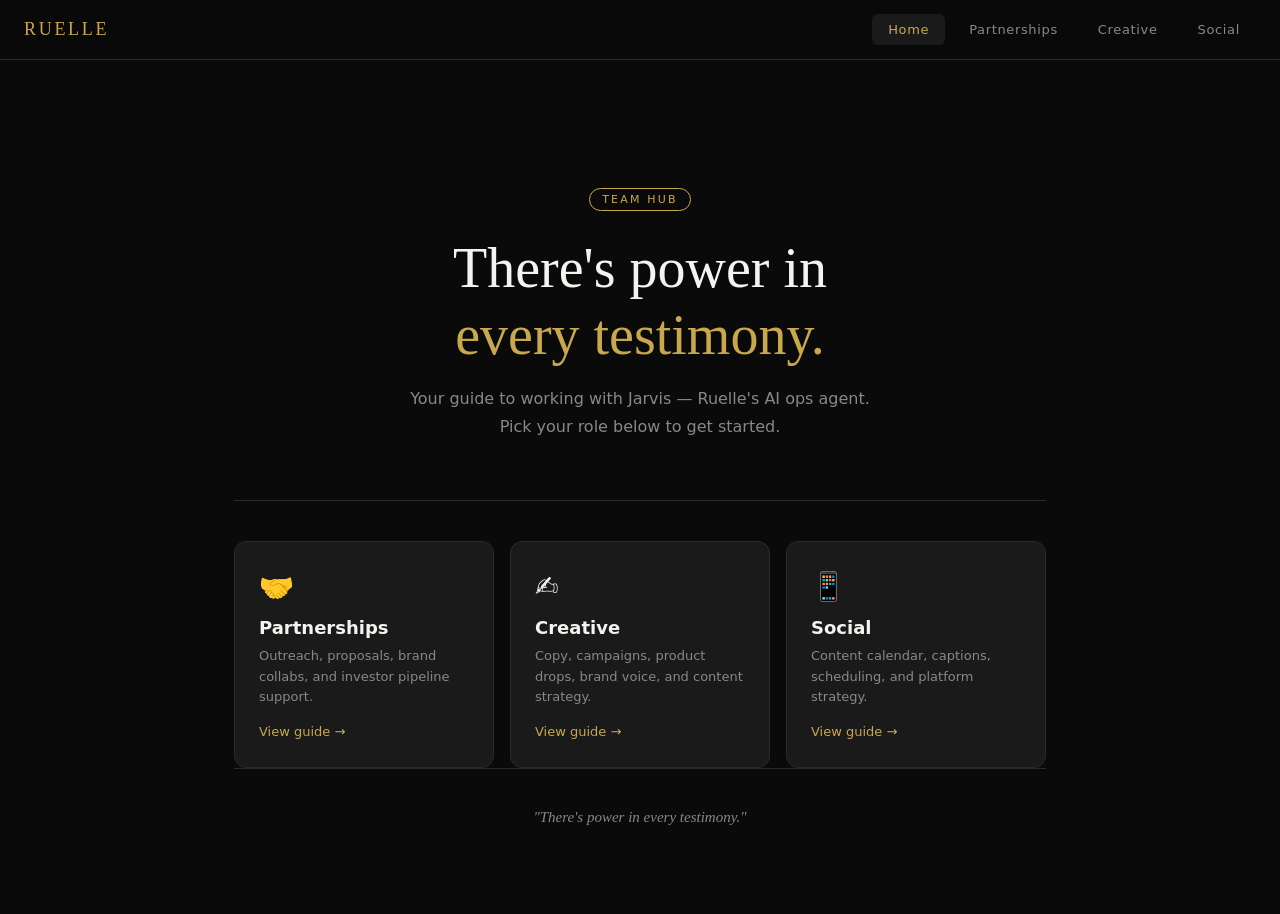
==== index.html @ 4ea12aa0 "Initial commit — Ruelle Team Hub" ====
<!DOCTYPE html>
<html lang="en">
<head>
  <meta charset="UTF-8" />
  <meta name="viewport" content="width=device-width, initial-scale=1.0"/>
  <title>Ruelle Team Hub</title>
  <style>
    * { margin: 0; padding: 0; box-sizing: border-box; }

    :root {
      --black: #0a0a0a;
      --dark: #111111;
      --card: #1a1a1a;
      --border: #2a2a2a;
      --gold: #c9a84c;
      --gold-light: #e8c97a;
      --white: #f5f3ef;
      --muted: #888;
      --font: 'Georgia', serif;
      --sans: system-ui, -apple-system, sans-serif;
    }

    body {
      background: var(--black);
      color: var(--white);
      font-family: var(--sans);
      min-height: 100vh;
    }

    /* NAV */
    nav {
      position: sticky;
      top: 0;
      z-index: 100;
      background: rgba(10,10,10,0.95);
      backdrop-filter: blur(10px);
      border-bottom: 1px solid var(--border);
      padding: 0 24px;
      display: flex;
      align-items: center;
      justify-content: space-between;
      height: 60px;
    }

    .nav-logo {
      font-family: var(--font);
      font-size: 18px;
      color: var(--gold);
      letter-spacing: 0.15em;
      text-transform: uppercase;
    }

    .nav-links {
      display: flex;
      gap: 8px;
    }

    .nav-btn {
      background: none;
      border: none;
      color: var(--muted);
      font-size: 13px;
      padding: 8px 16px;
      border-radius: 6px;
      cursor: pointer;
      transition: all 0.2s;
      letter-spacing: 0.05em;
      font-family: var(--sans);
    }

    .nav-btn:hover { color: var(--white); background: var(--card); }
    .nav-btn.active { color: var(--gold); background: var(--card); }

    /* HERO */
    .hero {
      text-align: center;
      padding: 80px 24px 60px;
      border-bottom: 1px solid var(--border);
    }

    .hero-tag {
      display: inline-block;
      font-size: 11px;
      letter-spacing: 0.2em;
      text-transform: uppercase;
      color: var(--gold);
      border: 1px solid var(--gold);
      padding: 4px 12px;
      border-radius: 20px;
      margin-bottom: 24px;
    }

    .hero h1 {
      font-family: var(--font);
      font-size: clamp(32px, 5vw, 56px);
      font-weight: normal;
      color: var(--white);
      line-height: 1.2;
      margin-bottom: 16px;
    }

    .hero h1 span { color: var(--gold); }

    .hero p {
      font-size: 16px;
      color: var(--muted);
      max-width: 480px;
      margin: 0 auto;
      line-height: 1.7;
    }

    /* PAGES */
    .page { display: none; padding: 48px 24px; max-width: 860px; margin: 0 auto; }
    .page.active { display: block; }

    /* SECTION HEADER */
    .section-header {
      margin-bottom: 40px;
    }

    .role-tag {
      display: inline-block;
      font-size: 11px;
      letter-spacing: 0.2em;
      text-transform: uppercase;
      color: var(--gold);
      margin-bottom: 12px;
    }

    .section-header h2 {
      font-family: var(--font);
      font-size: 36px;
      font-weight: normal;
      margin-bottom: 10px;
    }

    .section-header p {
      color: var(--muted);
      font-size: 15px;
      line-height: 1.7;
      max-width: 560px;
    }

    /* CARDS */
    .cards {
      display: grid;
      gap: 16px;
      margin-bottom: 32px;
    }

    .card {
      background: var(--card);
      border: 1px solid var(--border);
      border-radius: 12px;
      padding: 24px;
    }

    .card-header {
      display: flex;
      align-items: center;
      gap: 12px;
      margin-bottom: 16px;
    }

    .card-icon {
      width: 36px;
      height: 36px;
      background: rgba(201,168,76,0.12);
      border-radius: 8px;
      display: flex;
      align-items: center;
      justify-content: center;
      font-size: 18px;
    }

    .card h3 {
      font-size: 15px;
      font-weight: 600;
      color: var(--white);
    }

    .card p {
      font-size: 14px;
      color: var(--muted);
      line-height: 1.7;
    }

    /* STEPS */
    .steps { display: grid; gap: 12px; }

    .step {
      display: flex;
      gap: 16px;
      align-items: flex-start;
      background: var(--card);
      border: 1px solid var(--border);
      border-radius: 10px;
      padding: 18px 20px;
    }

    .step-num {
      min-width: 28px;
      height: 28px;
      background: var(--gold);
      color: var(--black);
      border-radius: 50%;
      display: flex;
      align-items: center;
      justify-content: center;
      font-size: 13px;
      font-weight: 700;
      margin-top: 1px;
    }

    .step-content h4 {
      font-size: 14px;
      font-weight: 600;
      margin-bottom: 4px;
    }

    .step-content p {
      font-size: 13px;
      color: var(--muted);
      line-height: 1.6;
    }

    .step-content code {
      background: #222;
      padding: 2px 8px;
      border-radius: 4px;
      font-size: 12px;
      color: var(--gold-light);
    }

    /* LISTS */
    .list-card {
      background: var(--card);
      border: 1px solid var(--border);
      border-radius: 12px;
      padding: 24px;
      margin-bottom: 16px;
    }

    .list-card h3 {
      font-size: 14px;
      font-weight: 600;
      color: var(--gold);
      text-transform: uppercase;
      letter-spacing: 0.1em;
      margin-bottom: 14px;
    }

    .list-card ul {
      list-style: none;
      display: grid;
      gap: 10px;
    }

    .list-card ul li {
      font-size: 14px;
      color: var(--muted);
      line-height: 1.6;
      padding-left: 20px;
      position: relative;
    }

    .list-card ul li::before {
      content: '→';
      position: absolute;
      left: 0;
      color: var(--gold);
      font-size: 12px;
      top: 1px;
    }

    .list-card ul li strong {
      color: var(--white);
    }

    /* APPROVAL BOX */
    .approval-box {
      background: rgba(201,168,76,0.06);
      border: 1px solid rgba(201,168,76,0.25);
      border-radius: 12px;
      padding: 20px 24px;
      margin-bottom: 16px;
    }

    .approval-box h3 {
      font-size: 13px;
      font-weight: 600;
      color: var(--gold);
      text-transform: uppercase;
      letter-spacing: 0.1em;
      margin-bottom: 12px;
    }

    .approval-box ul {
      list-style: none;
      display: grid;
      gap: 8px;
    }

    .approval-box ul li {
      font-size: 14px;
      color: var(--muted);
      padding-left: 20px;
      position: relative;
    }

    .approval-box ul li::before {
      content: '⚠';
      position: absolute;
      left: 0;
      color: var(--gold);
      font-size: 11px;
      top: 2px;
    }

    /* PROMPTS */
    .prompt-grid {
      display: grid;
      gap: 10px;
    }

    .prompt {
      background: #161616;
      border: 1px solid var(--border);
      border-left: 3px solid var(--gold);
      border-radius: 8px;
      padding: 14px 16px;
      font-size: 13px;
      color: #aaa;
      font-style: italic;
      line-height: 1.6;
    }

    /* SECTION TITLE */
    .section-title {
      font-size: 11px;
      font-weight: 600;
      letter-spacing: 0.15em;
      text-transform: uppercase;
      color: var(--gold);
      margin: 36px 0 16px;
    }

    /* HOME PAGE */
    .role-grid {
      display: grid;
      grid-template-columns: repeat(auto-fit, minmax(240px, 1fr));
      gap: 16px;
      margin-top: 40px;
    }

    .role-card {
      background: var(--card);
      border: 1px solid var(--border);
      border-radius: 12px;
      padding: 28px 24px;
      cursor: pointer;
      transition: all 0.2s;
      text-align: left;
    }

    .role-card:hover {
      border-color: var(--gold);
      transform: translateY(-2px);
    }

    .role-card .role-emoji { font-size: 28px; margin-bottom: 14px; display: block; }
    .role-card h3 { font-size: 18px; font-weight: 600; margin-bottom: 8px; }
    .role-card p { font-size: 13px; color: var(--muted); line-height: 1.6; }
    .role-card .go { color: var(--gold); font-size: 13px; margin-top: 16px; display: block; }

    /* TAGLINE */
    .tagline {
      text-align: center;
      padding: 40px 24px;
      color: var(--muted);
      font-family: var(--font);
      font-style: italic;
      font-size: 15px;
      border-top: 1px solid var(--border);
    }

    @media (max-width: 600px) {
      .nav-links { gap: 4px; }
      .nav-btn { padding: 8px 10px; font-size: 12px; }
    }
  </style>
</head>
<body>

<nav>
  <div class="nav-logo">Ruelle</div>
  <div class="nav-links">
    <button class="nav-btn active" onclick="showPage('home', this)">Home</button>
    <button class="nav-btn" onclick="showPage('partnerships', this)">Partnerships</button>
    <button class="nav-btn" onclick="showPage('creative', this)">Creative</button>
    <button class="nav-btn" onclick="showPage('social', this)">Social</button>
  </div>
</nav>

<!-- HOME -->
<div id="home" class="page active">
  <div class="hero">
    <div class="hero-tag">Team Hub</div>
    <h1>There's power in<br><span>every testimony.</span></h1>
    <p>Your guide to working with Jarvis — Ruelle's AI ops agent. Pick your role below to get started.</p>
  </div>

  <div class="role-grid">
    <div class="role-card" onclick="showPage('partnerships', document.querySelectorAll('.nav-btn')[1])">
      <span class="role-emoji">🤝</span>
      <h3>Partnerships</h3>
      <p>Outreach, proposals, brand collabs, and investor pipeline support.</p>
      <span class="go">View guide →</span>
    </div>
    <div class="role-card" onclick="showPage('creative', document.querySelectorAll('.nav-btn')[2])">
      <span class="role-emoji">✍️</span>
      <h3>Creative</h3>
      <p>Copy, campaigns, product drops, brand voice, and content strategy.</p>
      <span class="go">View guide →</span>
    </div>
    <div class="role-card" onclick="showPage('social', document.querySelectorAll('.nav-btn')[3])">
      <span class="role-emoji">📱</span>
      <h3>Social</h3>
      <p>Content calendar, captions, scheduling, and platform strategy.</p>
      <span class="go">View guide →</span>
    </div>
  </div>

  <div class="tagline">"There's power in every testimony."</div>
</div>

<!-- PARTNERSHIPS -->
<div id="partnerships" class="page">
  <div class="section-header">
    <div class="role-tag">Role Guide</div>
    <h2>Partnerships</h2>
    <p>You own outreach, relationship-building, and brand collaboration for Ruelle. Jarvis is your research and drafting engine — you bring the relationships, Jarvis handles the prep work.</p>
  </div>

  <div class="section-title">Getting Started — Access Jarvis</div>
  <div class="steps">
    <div class="step">
      <div class="step-num">1</div>
      <div class="step-content">
        <h4>Download Telegram</h4>
        <p>Free app, works on iPhone and Android. Just needs your phone number — no extra sign-ups.</p>
      </div>
    </div>
    <div class="step">
      <div class="step-num">2</div>
      <div class="step-content">
        <h4>Open your agent link</h4>
        <p>Jordyn will send you a direct link to the Partnerships agent. Tap it, then hit <code>Start</code>.</p>
      </div>
    </div>
    <div class="step">
      <div class="step-num">3</div>
      <div class="step-content">
        <h4>Introduce yourself</h4>
        <p>Send your first message: <code>"Hi, I'm [name], Ruelle Partnerships."</code> Jarvis will confirm access and you're live.</p>
      </div>
    </div>
  </div>

  <div class="section-title">What You Own</div>
  <div class="list-card">
    <h3>Your Scope</h3>
    <ul>
      <li>Brand collaborations and influencer outreach</li>
      <li>Church and ministry partnerships for Lightning + Ruelle</li>
      <li>Wholesale and retail partner conversations</li>
      <li>Investor and accelerator pipeline (Praxis, OCEAN, Techstars)</li>
      <li>Tracking and following up on open conversations</li>
    </ul>
  </div>

  <div class="section-title">What to Use Jarvis For</div>
  <div class="cards">
    <div class="card">
      <div class="card-header">
        <div class="card-icon">📨</div>
        <h3>Outreach Drafts</h3>
      </div>
      <p>Give Jarvis a name, their platform/brand, and what you want. Jarvis writes the first draft. You refine and send.</p>
    </div>
    <div class="card">
      <div class="card-header">
        <div class="card-icon">🔍</div>
        <h3>Research</h3>
      </div>
      <p>Ask Jarvis to research a brand, creator, or organization before you reach out. Get background, audience size, alignment with Ruelle's mission.</p>
    </div>
    <div class="card">
      <div class="card-header">
        <div class="card-icon">📋</div>
        <h3>Proposals & Decks</h3>
      </div>
      <p>Jarvis can draft partnership proposals, one-pagers, and talking points. Bring the deal idea — Jarvis builds the document.</p>
    </div>
    <div class="card">
      <div class="card-header">
        <div class="card-icon">📊</div>
        <h3>Pipeline Tracking</h3>
      </div>
      <p>Tell Jarvis where each conversation stands. Jarvis keeps notes and reminds you when to follow up.</p>
    </div>
  </div>

  <div class="section-title">Example Prompts</div>
  <div class="prompt-grid">
    <div class="prompt">"Draft a cold outreach email to [creator name] about a Ruelle collab. They focus on Christian lifestyle content, ~50k followers on IG."</div>
    <div class="prompt">"Research Praxis Accelerator — what do they look for, what's the application timeline, and what should Jordyn know before applying?"</div>
    <div class="prompt">"Write a partnership one-pager for Ruelle targeting faith-based boutique retailers."</div>
    <div class="prompt">"I had a call with [brand] today. Here's what we discussed: [notes]. What are the next steps and what should I follow up on?"</div>
  </div>

  <div class="section-title">Requires Jordyn's Approval</div>
  <div class="approval-box">
    <h3>Always get sign-off before:</h3>
    <ul>
      <li>Sending any external email or message on behalf of Ruelle</li>
      <li>Making any commitment — financial, timeline, or deliverable</li>
      <li>Sharing pricing, partnership terms, or brand assets</li>
      <li>Reaching out to investors or accelerator programs</li>
    </ul>
  </div>

  <div class="section-title">Brand Rules — Never Use These Words</div>
  <div class="list-card">
    <h3>Off-Limits Vocabulary</h3>
    <ul>
      <li><strong>blessed</strong> — overused, feels performative</li>
      <li><strong>amazing</strong> — generic filler</li>
      <li><strong>iconic</strong> — not Ruelle's voice</li>
      <li><strong>fire / lit / slay</strong> — not aligned with brand tone</li>
    </ul>
  </div>

  <div class="section-title">Weekly Rhythm</div>
  <div class="list-card">
    <h3>Cadence</h3>
    <ul>
      <li>Monday — Review open outreach threads, plan the week's contacts</li>
      <li>Wednesday — Check in on any pending responses, send follow-ups</li>
      <li>Friday — Update Jarvis on pipeline status so it carries into next week</li>
    </ul>
  </div>
</div>

<!-- CREATIVE -->
<div id="creative" class="page">
  <div class="section-header">
    <div class="role-tag">Role Guide</div>
    <h2>Creative</h2>
    <p>You own the words, campaigns, and product storytelling for Ruelle. Jarvis knows the brand voice inside out — use it to go faster without ever sounding generic.</p>
  </div>

  <div class="section-title">Getting Started — Access Jarvis</div>
  <div class="steps">
    <div class="step">
      <div class="step-num">1</div>
      <div class="step-content">
        <h4>Download Telegram</h4>
        <p>Free app, works on iPhone and Android. Just needs your phone number.</p>
      </div>
    </div>
    <div class="step">
      <div class="step-num">2</div>
      <div class="step-content">
        <h4>Open your agent link</h4>
        <p>Jordyn will send you a direct link to the Creative agent. Tap it, then hit <code>Start</code>.</p>
      </div>
    </div>
    <div class="step">
      <div class="step-num">3</div>
      <div class="step-content">
        <h4>Introduce yourself</h4>
        <p>Send: <code>"Hi, I'm [name], Ruelle Creative."</code> You're in.</p>
      </div>
    </div>
  </div>

  <div class="section-title">What You Own</div>
  <div class="list-card">
    <h3>Your Scope</h3>
    <ul>
      <li>Product copy — naming, descriptions, launch language</li>
      <li>Campaign concepts and taglines</li>
      <li>Email copy and newsletters</li>
      <li>Brand voice consistency across all touchpoints</li>
      <li>Creative briefs for designers, photographers, and videographers</li>
    </ul>
  </div>

  <div class="section-title">What to Use Jarvis For</div>
  <div class="cards">
    <div class="card">
      <div class="card-header">
        <div class="card-icon">✏️</div>
        <h3>Product Copy</h3>
      </div>
      <p>Describe the product — fabric, feel, story behind it — and Jarvis writes the copy. Grounded in Ruelle's voice: authentic, bold, spiritually rooted.</p>
    </div>
    <div class="card">
      <div class="card-header">
        <div class="card-icon">💡</div>
        <h3>Campaign Concepts</h3>
      </div>
      <p>Tell Jarvis the drop, the season, the feeling you're going for. Get 3–5 concept directions to choose from.</p>
    </div>
    <div class="card">
      <div class="card-header">
        <div class="card-icon">📧</div>
        <h3>Email Copy</h3>
      </div>
      <p>New product, sale, announcement — give Jarvis the facts and get a full email draft that sounds like Ruelle, not a brand newsletter.</p>
    </div>
    <div class="card">
      <div class="card-header">
        <div class="card-icon">🎯</div>
        <h3>Creative Briefs</h3>
      </div>
      <p>When you need to brief a photographer or designer, Jarvis builds the brief. You provide the vision, Jarvis documents it clearly.</p>
    </div>
  </div>

  <div class="section-title">Example Prompts</div>
  <div class="prompt-grid">
    <div class="prompt">"Write product copy for the Living Testimony Tee. It's a $29.99 heavyweight white tee. Feeling: bold, clean, statement piece for young Christians who aren't quiet about their faith."</div>
    <div class="prompt">"Give me 5 campaign concept directions for a spring drop called 'New Creation.' Target: 16–30 year old Christians."</div>
    <div class="prompt">"Write a product launch email for the Signature Collection jackets. Keep it short, bold, no hype language."</div>
    <div class="prompt">"Write a creative brief for a product shoot — 3 looks, natural light, urban setting, faith-forward aesthetic."</div>
  </div>

  <div class="section-title">Requires Jordyn's Approval</div>
  <div class="approval-box">
    <h3>Always get sign-off before:</h3>
    <ul>
      <li>Publishing or sending any copy externally</li>
      <li>Introducing a new tagline or campaign name</li>
      <li>Changing product names or descriptions in Shopify</li>
      <li>Any copy that touches faith/scripture — tone must be reviewed</li>
    </ul>
  </div>

  <div class="section-title">Brand Voice — The Rules</div>
  <div class="list-card">
    <h3>Ruelle Sounds Like</h3>
    <ul>
      <li><strong>Authentic</strong> — real stories, real faith, no performance</li>
      <li><strong>Bold</strong> — says what it means, doesn't hedge</li>
      <li><strong>Spiritually grounded</strong> — faith is the foundation, never the aesthetic</li>
      <li><strong>Direct</strong> — short sentences, strong verbs, no filler</li>
    </ul>
  </div>
  <div class="list-card">
    <h3>Never Use</h3>
    <ul>
      <li>blessed, amazing, iconic, fire, slay, lit</li>
      <li>Corporate or polished marketing language</li>
      <li>Anything that sounds like a brand trying too hard</li>
    </ul>
  </div>

  <div class="section-title">Target Audience</div>
  <div class="list-card">
    <h3>Who You're Writing For</h3>
    <ul>
      <li>Age 16–30, Christian, not ashamed of their faith</li>
      <li>They want clothing that means something — not just aesthetic</li>
      <li>They've lived something. Their testimony is real.</li>
    </ul>
  </div>
</div>

<!-- SOCIAL -->
<div id="social" class="page">
  <div class="section-header">
    <div class="role-tag">Role Guide</div>
    <h2>Social</h2>
    <p>You own Ruelle's presence on Instagram and beyond. Jarvis helps you plan, write, and stay consistent — so the feed always reflects the mission.</p>
  </div>

  <div class="section-title">Getting Started — Access Jarvis</div>
  <div class="steps">
    <div class="step">
      <div class="step-num">1</div>
      <div class="step-content">
        <h4>Download Telegram</h4>
        <p>Free app, works on iPhone and Android. Just needs your phone number.</p>
      </div>
    </div>
    <div class="step">
      <div class="step-num">2</div>
      <div class="step-content">
        <h4>Open your agent link</h4>
        <p>Jordyn will send you a direct link to the Social agent. Tap it, then hit <code>Start</code>.</p>
      </div>
    </div>
    <div class="step">
      <div class="step-num">3</div>
      <div class="step-content">
        <h4>Introduce yourself</h4>
        <p>Send: <code>"Hi, I'm [name], Ruelle Social."</code> You're in.</p>
      </div>
    </div>
  </div>

  <div class="section-title">What You Own</div>
  <div class="list-card">
    <h3>Your Scope</h3>
    <ul>
      <li>Instagram feed and stories (@ruelleclub)</li>
      <li>Content calendar — weekly and monthly planning</li>
      <li>Caption writing and hashtag strategy</li>
      <li>Community engagement — comments, DMs, responses</li>
      <li>Tracking what's performing and what's not</li>
    </ul>
  </div>

  <div class="section-title">What to Use Jarvis For</div>
  <div class="cards">
    <div class="card">
      <div class="card-header">
        <div class="card-icon">📅</div>
        <h3>Content Calendar</h3>
      </div>
      <p>Tell Jarvis what's coming up — drops, events, seasons — and get a full week or month of post ideas mapped out.</p>
    </div>
    <div class="card">
      <div class="card-header">
        <div class="card-icon">✍️</div>
        <h3>Caption Writing</h3>
      </div>
      <p>Describe the photo or video and the vibe. Jarvis writes captions in Ruelle's voice — bold, real, never generic.</p>
    </div>
    <div class="card">
      <div class="card-header">
        <div class="card-icon">🔁</div>
        <h3>Repurposing Content</h3>
      </div>
      <p>Have a blog post, email, or campaign? Tell Jarvis and get 3–5 social posts adapted from it.</p>
    </div>
    <div class="card">
      <div class="card-header">
        <div class="card-icon">💬</div>
        <h3>Response Drafts</h3>
      </div>
      <p>Paste a DM or comment you're unsure how to respond to. Jarvis drafts a reply that's warm, on-brand, and human.</p>
    </div>
  </div>

  <div class="section-title">Example Prompts</div>
  <div class="prompt-grid">
    <div class="prompt">"Plan 5 Instagram posts for this week. We have a new product drop Wednesday — Living Testimony Tee. Rest of the week should support the launch."</div>
    <div class="prompt">"Write a caption for a product photo of the white tee. Clean studio shot. Feeling: bold faith, simple statement."</div>
    <div class="prompt">"We got a DM that says 'your brand is everything right now.' Write a reply that's warm and real without sounding like a bot."</div>
    <div class="prompt">"Turn this email copy into 3 IG post ideas: [paste copy here]"</div>
  </div>

  <div class="section-title">Requires Jordyn's Approval</div>
  <div class="approval-box">
    <h3>Always get sign-off before:</h3>
    <ul>
      <li>Posting anything to the live @ruelleclub account</li>
      <li>Responding to any sensitive DM or comment (complaints, controversy)</li>
      <li>Announcing sales, drops, or collabs publicly</li>
      <li>Tagging other brands or creators in posts</li>
    </ul>
  </div>

  <div class="section-title">Platform Notes</div>
  <div class="list-card">
    <h3>Instagram (@ruelleclub)</h3>
    <ul>
      <li>No markdown — plain text only in captions</li>
      <li>Use line breaks for readability, not headers</li>
      <li>Hashtags: 5–10 max, relevant, no spam tags</li>
      <li>Stories can be more casual and behind-the-scenes</li>
    </ul>
  </div>

  <div class="section-title">Brand Voice Reminder</div>
  <div class="list-card">
    <h3>Never Use on Social</h3>
    <ul>
      <li>blessed, amazing, iconic, fire, slay, lit</li>
      <li>Hype language or anything that sounds like an ad</li>
      <li>Generic Christian clichés — be specific, be real</li>
    </ul>
  </div>
</div>

<script>
  function showPage(id, btn) {
    document.querySelectorAll('.page').forEach(p => p.classList.remove('active'));
    document.querySelectorAll('.nav-btn').forEach(b => b.classList.remove('active'));
    document.getElementById(id).classList.add('active');
    if (btn) btn.classList.add('active');
    window.scrollTo({ top: 0, behavior: 'smooth' });
  }
</script>

</body>
</html>
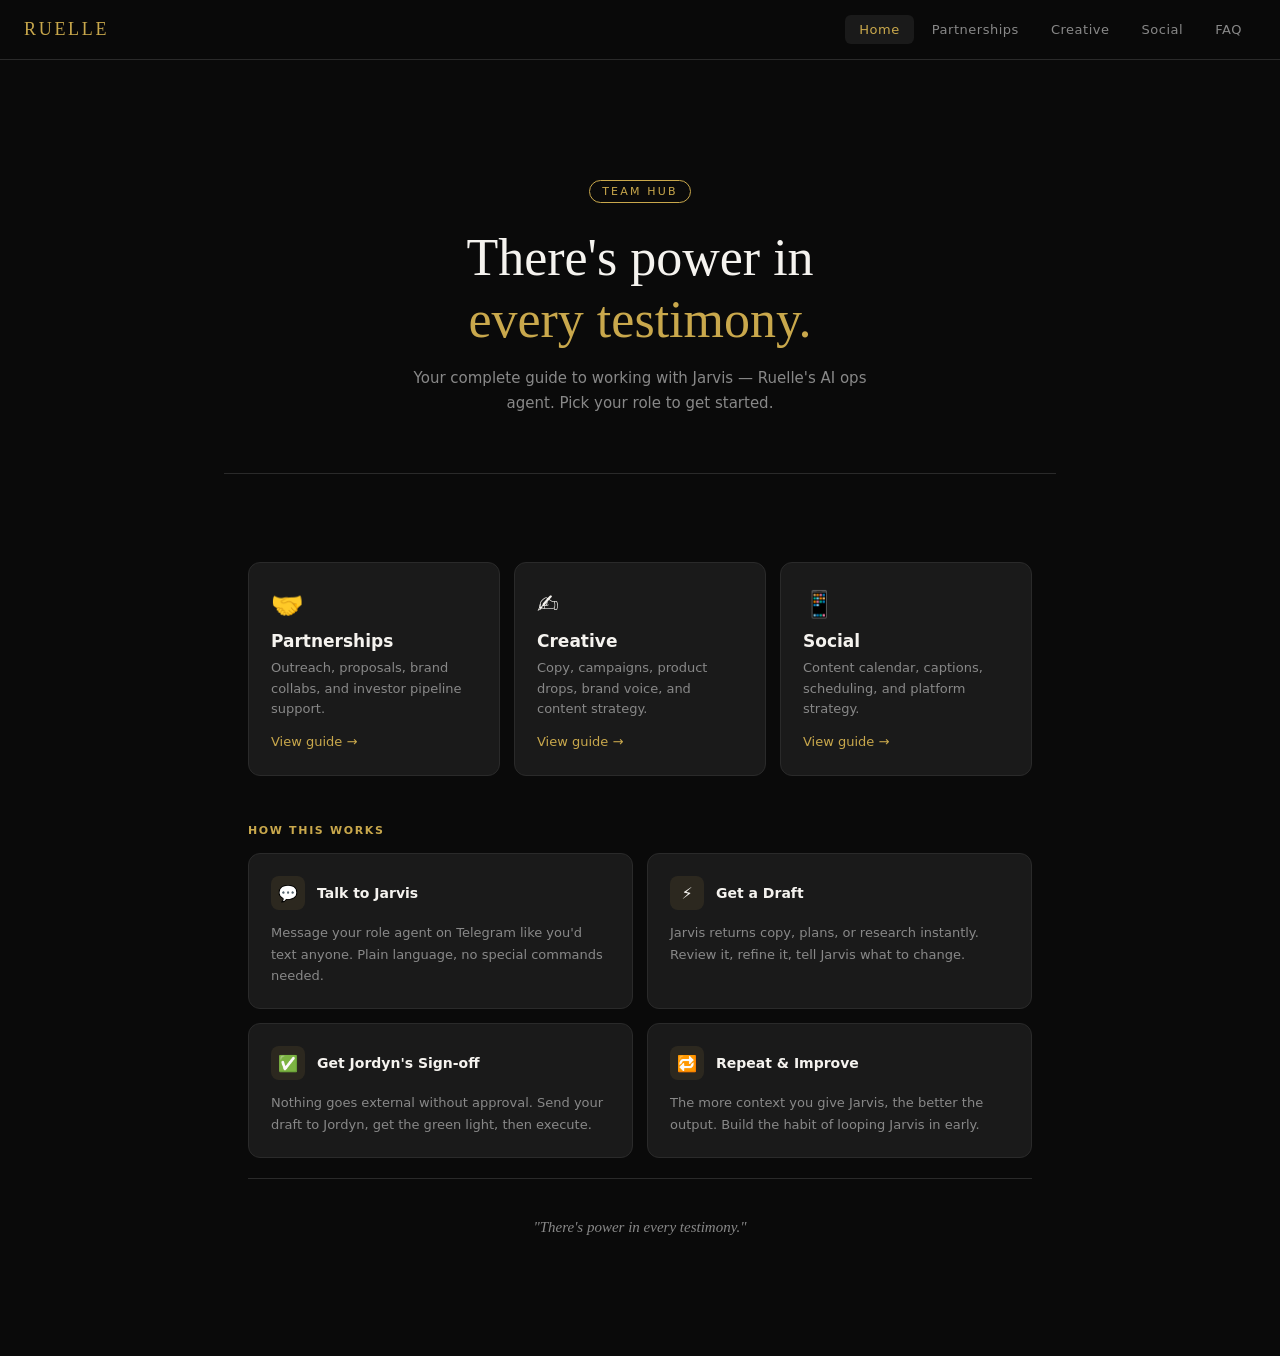
==== commit 226b9935: "Full team hub — workflow, best practices, FAQ, approval process, onboarding checklist" ====
--- a/index.html
+++ b/index.html
@@ -6,387 +6,127 @@
   <title>Ruelle Team Hub</title>
   <style>
     * { margin: 0; padding: 0; box-sizing: border-box; }
-
     :root {
-      --black: #0a0a0a;
-      --dark: #111111;
-      --card: #1a1a1a;
-      --border: #2a2a2a;
-      --gold: #c9a84c;
-      --gold-light: #e8c97a;
-      --white: #f5f3ef;
-      --muted: #888;
-      --font: 'Georgia', serif;
-      --sans: system-ui, -apple-system, sans-serif;
+      --black: #0a0a0a; --dark: #111; --card: #1a1a1a; --border: #2a2a2a;
+      --gold: #c9a84c; --gold-light: #e8c97a; --white: #f5f3ef; --muted: #888;
+      --font: 'Georgia', serif; --sans: system-ui, -apple-system, sans-serif;
     }
-
-    body {
-      background: var(--black);
-      color: var(--white);
-      font-family: var(--sans);
-      min-height: 100vh;
+    body { background: var(--black); color: var(--white); font-family: var(--sans); min-height: 100vh; }
+
+    nav {
+      position: sticky; top: 0; z-index: 100;
+      background: rgba(10,10,10,0.95); backdrop-filter: blur(10px);
+      border-bottom: 1px solid var(--border);
+      padding: 0 24px; display: flex; align-items: center; justify-content: space-between; height: 60px;
     }
-
-    /* NAV */
-    nav {
-      position: sticky;
-      top: 0;
-      z-index: 100;
-      background: rgba(10,10,10,0.95);
-      backdrop-filter: blur(10px);
-      border-bottom: 1px solid var(--border);
-      padding: 0 24px;
-      display: flex;
-      align-items: center;
-      justify-content: space-between;
-      height: 60px;
+    .nav-logo { font-family: var(--font); font-size: 18px; color: var(--gold); letter-spacing: 0.15em; text-transform: uppercase; }
+    .nav-links { display: flex; gap: 4px; flex-wrap: wrap; }
+    .nav-btn {
+      background: none; border: none; color: var(--muted); font-size: 13px;
+      padding: 7px 14px; border-radius: 6px; cursor: pointer; transition: all 0.2s;
+      letter-spacing: 0.04em; font-family: var(--sans);
     }
-
-    .nav-logo {
-      font-family: var(--font);
-      font-size: 18px;
-      color: var(--gold);
-      letter-spacing: 0.15em;
-      text-transform: uppercase;
-    }
-
-    .nav-links {
-      display: flex;
-      gap: 8px;
-    }
-
-    .nav-btn {
-      background: none;
-      border: none;
-      color: var(--muted);
-      font-size: 13px;
-      padding: 8px 16px;
-      border-radius: 6px;
-      cursor: pointer;
-      transition: all 0.2s;
-      letter-spacing: 0.05em;
-      font-family: var(--sans);
-    }
-
     .nav-btn:hover { color: var(--white); background: var(--card); }
     .nav-btn.active { color: var(--gold); background: var(--card); }
 
-    /* HERO */
-    .hero {
-      text-align: center;
-      padding: 80px 24px 60px;
-      border-bottom: 1px solid var(--border);
+    .hero { text-align: center; padding: 72px 24px 56px; border-bottom: 1px solid var(--border); }
+    .hero-tag {
+      display: inline-block; font-size: 11px; letter-spacing: 0.2em; text-transform: uppercase;
+      color: var(--gold); border: 1px solid var(--gold); padding: 4px 12px; border-radius: 20px; margin-bottom: 24px;
     }
-
-    .hero-tag {
-      display: inline-block;
-      font-size: 11px;
-      letter-spacing: 0.2em;
-      text-transform: uppercase;
-      color: var(--gold);
-      border: 1px solid var(--gold);
-      padding: 4px 12px;
-      border-radius: 20px;
-      margin-bottom: 24px;
-    }
-
-    .hero h1 {
-      font-family: var(--font);
-      font-size: clamp(32px, 5vw, 56px);
-      font-weight: normal;
-      color: var(--white);
-      line-height: 1.2;
-      margin-bottom: 16px;
-    }
-
+    .hero h1 { font-family: var(--font); font-size: clamp(30px, 5vw, 52px); font-weight: normal; line-height: 1.2; margin-bottom: 14px; }
     .hero h1 span { color: var(--gold); }
-
-    .hero p {
-      font-size: 16px;
-      color: var(--muted);
-      max-width: 480px;
-      margin: 0 auto;
-      line-height: 1.7;
-    }
-
-    /* PAGES */
-    .page { display: none; padding: 48px 24px; max-width: 860px; margin: 0 auto; }
+    .hero p { font-size: 15px; color: var(--muted); max-width: 480px; margin: 0 auto; line-height: 1.7; }
+
+    .page { display: none; padding: 48px 24px 80px; max-width: 880px; margin: 0 auto; }
     .page.active { display: block; }
 
-    /* SECTION HEADER */
-    .section-header {
-      margin-bottom: 40px;
-    }
-
-    .role-tag {
-      display: inline-block;
-      font-size: 11px;
-      letter-spacing: 0.2em;
-      text-transform: uppercase;
-      color: var(--gold);
-      margin-bottom: 12px;
-    }
-
-    .section-header h2 {
-      font-family: var(--font);
-      font-size: 36px;
-      font-weight: normal;
-      margin-bottom: 10px;
-    }
-
-    .section-header p {
-      color: var(--muted);
-      font-size: 15px;
-      line-height: 1.7;
-      max-width: 560px;
-    }
-
-    /* CARDS */
-    .cards {
-      display: grid;
-      gap: 16px;
-      margin-bottom: 32px;
-    }
-
-    .card {
-      background: var(--card);
-      border: 1px solid var(--border);
-      border-radius: 12px;
-      padding: 24px;
-    }
-
-    .card-header {
-      display: flex;
-      align-items: center;
-      gap: 12px;
-      margin-bottom: 16px;
-    }
-
-    .card-icon {
-      width: 36px;
-      height: 36px;
-      background: rgba(201,168,76,0.12);
-      border-radius: 8px;
-      display: flex;
-      align-items: center;
-      justify-content: center;
-      font-size: 18px;
-    }
-
-    .card h3 {
-      font-size: 15px;
-      font-weight: 600;
-      color: var(--white);
-    }
-
-    .card p {
-      font-size: 14px;
-      color: var(--muted);
-      line-height: 1.7;
-    }
-
-    /* STEPS */
-    .steps { display: grid; gap: 12px; }
-
-    .step {
-      display: flex;
-      gap: 16px;
-      align-items: flex-start;
-      background: var(--card);
-      border: 1px solid var(--border);
-      border-radius: 10px;
-      padding: 18px 20px;
-    }
-
-    .step-num {
-      min-width: 28px;
-      height: 28px;
-      background: var(--gold);
-      color: var(--black);
-      border-radius: 50%;
-      display: flex;
-      align-items: center;
-      justify-content: center;
-      font-size: 13px;
-      font-weight: 700;
-      margin-top: 1px;
-    }
-
-    .step-content h4 {
-      font-size: 14px;
-      font-weight: 600;
-      margin-bottom: 4px;
-    }
-
-    .step-content p {
-      font-size: 13px;
-      color: var(--muted);
-      line-height: 1.6;
-    }
-
-    .step-content code {
-      background: #222;
-      padding: 2px 8px;
-      border-radius: 4px;
-      font-size: 12px;
-      color: var(--gold-light);
-    }
-
-    /* LISTS */
-    .list-card {
-      background: var(--card);
-      border: 1px solid var(--border);
-      border-radius: 12px;
-      padding: 24px;
-      margin-bottom: 16px;
-    }
-
-    .list-card h3 {
-      font-size: 14px;
-      font-weight: 600;
-      color: var(--gold);
-      text-transform: uppercase;
-      letter-spacing: 0.1em;
-      margin-bottom: 14px;
-    }
-
-    .list-card ul {
-      list-style: none;
-      display: grid;
-      gap: 10px;
-    }
-
-    .list-card ul li {
-      font-size: 14px;
-      color: var(--muted);
-      line-height: 1.6;
-      padding-left: 20px;
-      position: relative;
-    }
-
-    .list-card ul li::before {
-      content: '→';
-      position: absolute;
-      left: 0;
-      color: var(--gold);
-      font-size: 12px;
-      top: 1px;
-    }
-
-    .list-card ul li strong {
-      color: var(--white);
-    }
-
-    /* APPROVAL BOX */
-    .approval-box {
-      background: rgba(201,168,76,0.06);
-      border: 1px solid rgba(201,168,76,0.25);
-      border-radius: 12px;
-      padding: 20px 24px;
-      margin-bottom: 16px;
-    }
-
-    .approval-box h3 {
-      font-size: 13px;
-      font-weight: 600;
-      color: var(--gold);
-      text-transform: uppercase;
-      letter-spacing: 0.1em;
-      margin-bottom: 12px;
-    }
-
-    .approval-box ul {
-      list-style: none;
-      display: grid;
-      gap: 8px;
-    }
-
-    .approval-box ul li {
-      font-size: 14px;
-      color: var(--muted);
-      padding-left: 20px;
-      position: relative;
-    }
-
-    .approval-box ul li::before {
-      content: '⚠';
-      position: absolute;
-      left: 0;
-      color: var(--gold);
-      font-size: 11px;
-      top: 2px;
-    }
-
-    /* PROMPTS */
-    .prompt-grid {
-      display: grid;
-      gap: 10px;
-    }
-
-    .prompt {
-      background: #161616;
-      border: 1px solid var(--border);
-      border-left: 3px solid var(--gold);
-      border-radius: 8px;
-      padding: 14px 16px;
-      font-size: 13px;
-      color: #aaa;
-      font-style: italic;
-      line-height: 1.6;
-    }
-
-    /* SECTION TITLE */
-    .section-title {
-      font-size: 11px;
-      font-weight: 600;
-      letter-spacing: 0.15em;
-      text-transform: uppercase;
-      color: var(--gold);
-      margin: 36px 0 16px;
-    }
-
-    /* HOME PAGE */
-    .role-grid {
-      display: grid;
-      grid-template-columns: repeat(auto-fit, minmax(240px, 1fr));
-      gap: 16px;
-      margin-top: 40px;
-    }
-
-    .role-card {
-      background: var(--card);
-      border: 1px solid var(--border);
-      border-radius: 12px;
-      padding: 28px 24px;
-      cursor: pointer;
-      transition: all 0.2s;
-      text-align: left;
-    }
-
-    .role-card:hover {
-      border-color: var(--gold);
-      transform: translateY(-2px);
-    }
-
-    .role-card .role-emoji { font-size: 28px; margin-bottom: 14px; display: block; }
-    .role-card h3 { font-size: 18px; font-weight: 600; margin-bottom: 8px; }
+    .section-header { margin-bottom: 40px; }
+    .role-tag { display: inline-block; font-size: 11px; letter-spacing: 0.2em; text-transform: uppercase; color: var(--gold); margin-bottom: 10px; }
+    .section-header h2 { font-family: var(--font); font-size: 34px; font-weight: normal; margin-bottom: 10px; }
+    .section-header p { color: var(--muted); font-size: 15px; line-height: 1.7; max-width: 580px; }
+
+    .section-title { font-size: 11px; font-weight: 600; letter-spacing: 0.15em; text-transform: uppercase; color: var(--gold); margin: 40px 0 16px; }
+
+    .cards { display: grid; gap: 14px; margin-bottom: 8px; }
+    .cards-2 { grid-template-columns: repeat(auto-fit, minmax(280px, 1fr)); }
+
+    .card { background: var(--card); border: 1px solid var(--border); border-radius: 12px; padding: 22px; }
+    .card-header { display: flex; align-items: center; gap: 12px; margin-bottom: 12px; }
+    .card-icon { width: 34px; height: 34px; background: rgba(201,168,76,0.1); border-radius: 8px; display: flex; align-items: center; justify-content: center; font-size: 16px; }
+    .card h3 { font-size: 14px; font-weight: 600; }
+    .card p { font-size: 13px; color: var(--muted); line-height: 1.65; }
+
+    .steps { display: grid; gap: 10px; }
+    .step { display: flex; gap: 14px; align-items: flex-start; background: var(--card); border: 1px solid var(--border); border-radius: 10px; padding: 16px 18px; }
+    .step-num { min-width: 26px; height: 26px; background: var(--gold); color: var(--black); border-radius: 50%; display: flex; align-items: center; justify-content: center; font-size: 12px; font-weight: 700; margin-top: 1px; }
+    .step-content h4 { font-size: 14px; font-weight: 600; margin-bottom: 4px; }
+    .step-content p { font-size: 13px; color: var(--muted); line-height: 1.6; }
+    .step-content code { background: #222; padding: 2px 7px; border-radius: 4px; font-size: 12px; color: var(--gold-light); }
+
+    .list-card { background: var(--card); border: 1px solid var(--border); border-radius: 12px; padding: 22px; margin-bottom: 14px; }
+    .list-card h3 { font-size: 12px; font-weight: 600; color: var(--gold); text-transform: uppercase; letter-spacing: 0.1em; margin-bottom: 14px; }
+    .list-card ul { list-style: none; display: grid; gap: 9px; }
+    .list-card ul li { font-size: 13px; color: var(--muted); line-height: 1.6; padding-left: 18px; position: relative; }
+    .list-card ul li::before { content: '→'; position: absolute; left: 0; color: var(--gold); font-size: 11px; top: 1px; }
+    .list-card ul li strong { color: var(--white); }
+
+    .approval-box { background: rgba(201,168,76,0.06); border: 1px solid rgba(201,168,76,0.25); border-radius: 12px; padding: 20px 22px; margin-bottom: 14px; }
+    .approval-box h3 { font-size: 12px; font-weight: 600; color: var(--gold); text-transform: uppercase; letter-spacing: 0.1em; margin-bottom: 12px; }
+    .approval-box ul { list-style: none; display: grid; gap: 8px; }
+    .approval-box ul li { font-size: 13px; color: var(--muted); padding-left: 18px; position: relative; }
+    .approval-box ul li::before { content: '⚠'; position: absolute; left: 0; color: var(--gold); font-size: 10px; top: 2px; }
+
+    .prompt-grid { display: grid; gap: 8px; }
+    .prompt { background: #161616; border: 1px solid var(--border); border-left: 3px solid var(--gold); border-radius: 8px; padding: 13px 15px; font-size: 13px; color: #aaa; font-style: italic; line-height: 1.6; }
+
+    /* FAQ */
+    .faq { display: grid; gap: 10px; }
+    .faq-item { background: var(--card); border: 1px solid var(--border); border-radius: 10px; overflow: hidden; }
+    .faq-q { width: 100%; background: none; border: none; text-align: left; padding: 18px 20px; color: var(--white); font-size: 14px; font-weight: 600; cursor: pointer; display: flex; justify-content: space-between; align-items: center; font-family: var(--sans); }
+    .faq-q:hover { background: rgba(255,255,255,0.03); }
+    .faq-q .arrow { color: var(--gold); transition: transform 0.2s; font-size: 12px; }
+    .faq-q.open .arrow { transform: rotate(90deg); }
+    .faq-a { display: none; padding: 0 20px 18px; font-size: 13px; color: var(--muted); line-height: 1.7; border-top: 1px solid var(--border); padding-top: 14px; }
+    .faq-a.open { display: block; }
+
+    /* WORKFLOW */
+    .workflow { display: grid; gap: 0; }
+    .wf-day { display: flex; gap: 0; }
+    .wf-line { display: flex; flex-direction: column; align-items: center; margin-right: 16px; }
+    .wf-dot { width: 10px; height: 10px; background: var(--gold); border-radius: 50%; margin-top: 5px; min-height: 10px; }
+    .wf-bar { width: 2px; background: var(--border); flex: 1; min-height: 20px; }
+    .wf-day:last-child .wf-bar { display: none; }
+    .wf-content { padding-bottom: 24px; }
+    .wf-content h4 { font-size: 13px; font-weight: 700; color: var(--gold); margin-bottom: 6px; text-transform: uppercase; letter-spacing: 0.08em; }
+    .wf-content ul { list-style: none; display: grid; gap: 5px; }
+    .wf-content ul li { font-size: 13px; color: var(--muted); padding-left: 16px; position: relative; }
+    .wf-content ul li::before { content: '·'; position: absolute; left: 4px; color: var(--muted); }
+
+    /* CHECKLIST */
+    .checklist { display: grid; gap: 8px; }
+    .check-item { display: flex; align-items: flex-start; gap: 12px; background: var(--card); border: 1px solid var(--border); border-radius: 8px; padding: 14px 16px; }
+    .check-box { width: 18px; height: 18px; border: 2px solid var(--gold); border-radius: 4px; min-width: 18px; margin-top: 1px; }
+    .check-item p { font-size: 13px; color: var(--muted); line-height: 1.6; }
+    .check-item p strong { color: var(--white); }
+
+    /* HOME */
+    .role-grid { display: grid; grid-template-columns: repeat(auto-fit, minmax(240px, 1fr)); gap: 14px; margin-top: 40px; }
+    .role-card { background: var(--card); border: 1px solid var(--border); border-radius: 12px; padding: 26px 22px; cursor: pointer; transition: all 0.2s; }
+    .role-card:hover { border-color: var(--gold); transform: translateY(-2px); }
+    .role-card .role-emoji { font-size: 26px; margin-bottom: 12px; display: block; }
+    .role-card h3 { font-size: 17px; font-weight: 600; margin-bottom: 7px; }
     .role-card p { font-size: 13px; color: var(--muted); line-height: 1.6; }
-    .role-card .go { color: var(--gold); font-size: 13px; margin-top: 16px; display: block; }
-
-    /* TAGLINE */
-    .tagline {
-      text-align: center;
-      padding: 40px 24px;
-      color: var(--muted);
-      font-family: var(--font);
-      font-style: italic;
-      font-size: 15px;
-      border-top: 1px solid var(--border);
-    }
+    .role-card .go { color: var(--gold); font-size: 13px; margin-top: 14px; display: block; }
+
+    .tagline { text-align: center; padding: 40px 24px; color: var(--muted); font-family: var(--font); font-style: italic; font-size: 15px; border-top: 1px solid var(--border); margin-top: 20px; }
+
+    .tip-box { background: rgba(201,168,76,0.05); border: 1px solid rgba(201,168,76,0.2); border-radius: 10px; padding: 16px 20px; margin-bottom: 14px; font-size: 13px; color: var(--muted); line-height: 1.7; }
+    .tip-box strong { color: var(--gold); }
 
     @media (max-width: 600px) {
-      .nav-links { gap: 4px; }
-      .nav-btn { padding: 8px 10px; font-size: 12px; }
+      .nav-links { gap: 2px; }
+      .nav-btn { padding: 7px 9px; font-size: 11px; }
     }
   </style>
 </head>
@@ -399,42 +139,65 @@
     <button class="nav-btn" onclick="showPage('partnerships', this)">Partnerships</button>
     <button class="nav-btn" onclick="showPage('creative', this)">Creative</button>
     <button class="nav-btn" onclick="showPage('social', this)">Social</button>
+    <button class="nav-btn" onclick="showPage('faq', this)">FAQ</button>
   </div>
 </nav>
 
-<!-- HOME -->
+<!-- ═══ HOME ═══ -->
 <div id="home" class="page active">
   <div class="hero">
     <div class="hero-tag">Team Hub</div>
     <h1>There's power in<br><span>every testimony.</span></h1>
-    <p>Your guide to working with Jarvis — Ruelle's AI ops agent. Pick your role below to get started.</p>
-  </div>
-
-  <div class="role-grid">
-    <div class="role-card" onclick="showPage('partnerships', document.querySelectorAll('.nav-btn')[1])">
-      <span class="role-emoji">🤝</span>
-      <h3>Partnerships</h3>
-      <p>Outreach, proposals, brand collabs, and investor pipeline support.</p>
-      <span class="go">View guide →</span>
-    </div>
-    <div class="role-card" onclick="showPage('creative', document.querySelectorAll('.nav-btn')[2])">
-      <span class="role-emoji">✍️</span>
-      <h3>Creative</h3>
-      <p>Copy, campaigns, product drops, brand voice, and content strategy.</p>
-      <span class="go">View guide →</span>
-    </div>
-    <div class="role-card" onclick="showPage('social', document.querySelectorAll('.nav-btn')[3])">
-      <span class="role-emoji">📱</span>
-      <h3>Social</h3>
-      <p>Content calendar, captions, scheduling, and platform strategy.</p>
-      <span class="go">View guide →</span>
-    </div>
-  </div>
-
-  <div class="tagline">"There's power in every testimony."</div>
+    <p>Your complete guide to working with Jarvis — Ruelle's AI ops agent. Pick your role to get started.</p>
+  </div>
+
+  <div style="max-width:880px;margin:0 auto;padding:48px 24px 0;">
+    <div class="role-grid">
+      <div class="role-card" onclick="showPage('partnerships', document.querySelectorAll('.nav-btn')[1])">
+        <span class="role-emoji">🤝</span>
+        <h3>Partnerships</h3>
+        <p>Outreach, proposals, brand collabs, and investor pipeline support.</p>
+        <span class="go">View guide →</span>
+      </div>
+      <div class="role-card" onclick="showPage('creative', document.querySelectorAll('.nav-btn')[2])">
+        <span class="role-emoji">✍️</span>
+        <h3>Creative</h3>
+        <p>Copy, campaigns, product drops, brand voice, and content strategy.</p>
+        <span class="go">View guide →</span>
+      </div>
+      <div class="role-card" onclick="showPage('social', document.querySelectorAll('.nav-btn')[3])">
+        <span class="role-emoji">📱</span>
+        <h3>Social</h3>
+        <p>Content calendar, captions, scheduling, and platform strategy.</p>
+        <span class="go">View guide →</span>
+      </div>
+    </div>
+
+    <div class="section-title" style="margin-top:48px;">How This Works</div>
+    <div class="cards cards-2">
+      <div class="card">
+        <div class="card-header"><div class="card-icon">💬</div><h3>Talk to Jarvis</h3></div>
+        <p>Message your role agent on Telegram like you'd text anyone. Plain language, no special commands needed.</p>
+      </div>
+      <div class="card">
+        <div class="card-header"><div class="card-icon">⚡</div><h3>Get a Draft</h3></div>
+        <p>Jarvis returns copy, plans, or research instantly. Review it, refine it, tell Jarvis what to change.</p>
+      </div>
+      <div class="card">
+        <div class="card-header"><div class="card-icon">✅</div><h3>Get Jordyn's Sign-off</h3></div>
+        <p>Nothing goes external without approval. Send your draft to Jordyn, get the green light, then execute.</p>
+      </div>
+      <div class="card">
+        <div class="card-header"><div class="card-icon">🔁</div><h3>Repeat & Improve</h3></div>
+        <p>The more context you give Jarvis, the better the output. Build the habit of looping Jarvis in early.</p>
+      </div>
+    </div>
+
+    <div class="tagline">"There's power in every testimony."</div>
+  </div>
 </div>
 
-<!-- PARTNERSHIPS -->
+<!-- ═══ PARTNERSHIPS ═══ -->
 <div id="partnerships" class="page">
   <div class="section-header">
     <div class="role-tag">Role Guide</div>
@@ -442,152 +205,212 @@
     <p>You own outreach, relationship-building, and brand collaboration for Ruelle. Jarvis is your research and drafting engine — you bring the relationships, Jarvis handles the prep work.</p>
   </div>
 
-  <div class="section-title">Getting Started — Access Jarvis</div>
+  <div class="section-title">First Week Checklist</div>
+  <div class="checklist">
+    <div class="check-item"><div class="check-box"></div><p><strong>Download Telegram</strong> — free on iPhone and Android</p></div>
+    <div class="check-item"><div class="check-box"></div><p><strong>Open your agent link</strong> — Jordyn will send this to you directly</p></div>
+    <div class="check-item"><div class="check-box"></div><p><strong>Send your intro message</strong> — "Hi, I'm [name], Ruelle Partnerships"</p></div>
+    <div class="check-item"><div class="check-box"></div><p><strong>Read the Brand Rules section</strong> — know the words that are off-limits</p></div>
+    <div class="check-item"><div class="check-box"></div><p><strong>Run your first test</strong> — ask Jarvis to draft an outreach email to a brand you have in mind</p></div>
+    <div class="check-item"><div class="check-box"></div><p><strong>Review the approval process</strong> — understand what needs Jordyn's sign-off before it leaves your hands</p></div>
+  </div>
+
+  <div class="section-title">Getting Access — Step by Step</div>
   <div class="steps">
     <div class="step">
       <div class="step-num">1</div>
       <div class="step-content">
         <h4>Download Telegram</h4>
-        <p>Free app, works on iPhone and Android. Just needs your phone number — no extra sign-ups.</p>
+        <p>Free app on iPhone and Android. Needs just a phone number to register — no extra accounts or sign-ups required.</p>
       </div>
     </div>
     <div class="step">
       <div class="step-num">2</div>
       <div class="step-content">
         <h4>Open your agent link</h4>
-        <p>Jordyn will send you a direct link to the Partnerships agent. Tap it, then hit <code>Start</code>.</p>
+        <p>Jordyn will send you a Telegram link to the Partnerships agent. Tap it, then hit <code>Start</code>.</p>
       </div>
     </div>
     <div class="step">
       <div class="step-num">3</div>
       <div class="step-content">
-        <h4>Introduce yourself</h4>
-        <p>Send your first message: <code>"Hi, I'm [name], Ruelle Partnerships."</code> Jarvis will confirm access and you're live.</p>
-      </div>
-    </div>
-  </div>
-
-  <div class="section-title">What You Own</div>
-  <div class="list-card">
-    <h3>Your Scope</h3>
+        <h4>Send your intro</h4>
+        <p>First message: <code>"Hi, I'm [your name], Ruelle Partnerships."</code> Jarvis will confirm and you're live.</p>
+      </div>
+    </div>
+    <div class="step">
+      <div class="step-num">4</div>
+      <div class="step-content">
+        <h4>You're in — start working</h4>
+        <p>No further setup needed. Just message Jarvis whenever you need something. Treat it like texting a very smart teammate.</p>
+      </div>
+    </div>
+  </div>
+
+  <div class="section-title">Your Scope</div>
+  <div class="list-card">
+    <h3>What You Own</h3>
     <ul>
       <li>Brand collaborations and influencer outreach</li>
       <li>Church and ministry partnerships for Lightning + Ruelle</li>
       <li>Wholesale and retail partner conversations</li>
       <li>Investor and accelerator pipeline (Praxis, OCEAN, Techstars)</li>
-      <li>Tracking and following up on open conversations</li>
-    </ul>
+      <li>Tracking open conversations and following up</li>
+    </ul>
+  </div>
+
+  <div class="section-title">Daily & Weekly Workflow</div>
+  <div class="workflow">
+    <div class="wf-day">
+      <div class="wf-line"><div class="wf-dot"></div><div class="wf-bar"></div></div>
+      <div class="wf-content">
+        <h4>Monday</h4>
+        <ul>
+          <li>Review open outreach threads from last week</li>
+          <li>Ask Jarvis to summarize your pipeline status</li>
+          <li>Plan who you're reaching out to this week</li>
+        </ul>
+      </div>
+    </div>
+    <div class="wf-day">
+      <div class="wf-line"><div class="wf-dot"></div><div class="wf-bar"></div></div>
+      <div class="wf-content">
+        <h4>Wednesday</h4>
+        <ul>
+          <li>Check for pending responses</li>
+          <li>Send follow-ups — ask Jarvis to draft them</li>
+          <li>Research any new targets you're considering</li>
+        </ul>
+      </div>
+    </div>
+    <div class="wf-day">
+      <div class="wf-line"><div class="wf-dot"></div><div class="wf-bar"></div></div>
+      <div class="wf-content">
+        <h4>Friday</h4>
+        <ul>
+          <li>Update Jarvis on where each conversation stands</li>
+          <li>Flag anything that needs Jordyn's attention</li>
+          <li>Close out the week — note wins, blockers, next steps</li>
+        </ul>
+      </div>
+    </div>
   </div>
 
   <div class="section-title">What to Use Jarvis For</div>
-  <div class="cards">
-    <div class="card">
-      <div class="card-header">
-        <div class="card-icon">📨</div>
-        <h3>Outreach Drafts</h3>
-      </div>
-      <p>Give Jarvis a name, their platform/brand, and what you want. Jarvis writes the first draft. You refine and send.</p>
-    </div>
-    <div class="card">
-      <div class="card-header">
-        <div class="card-icon">🔍</div>
-        <h3>Research</h3>
-      </div>
-      <p>Ask Jarvis to research a brand, creator, or organization before you reach out. Get background, audience size, alignment with Ruelle's mission.</p>
-    </div>
-    <div class="card">
-      <div class="card-header">
-        <div class="card-icon">📋</div>
-        <h3>Proposals & Decks</h3>
-      </div>
-      <p>Jarvis can draft partnership proposals, one-pagers, and talking points. Bring the deal idea — Jarvis builds the document.</p>
-    </div>
-    <div class="card">
-      <div class="card-header">
-        <div class="card-icon">📊</div>
-        <h3>Pipeline Tracking</h3>
-      </div>
+  <div class="cards cards-2">
+    <div class="card">
+      <div class="card-header"><div class="card-icon">📨</div><h3>Outreach Drafts</h3></div>
+      <p>Give Jarvis a name, their platform/brand, and your goal. Jarvis writes the draft — you refine and send.</p>
+    </div>
+    <div class="card">
+      <div class="card-header"><div class="card-icon">🔍</div><h3>Research</h3></div>
+      <p>Ask Jarvis to research a brand or creator before you reach out. Get background, audience, and mission alignment.</p>
+    </div>
+    <div class="card">
+      <div class="card-header"><div class="card-icon">📋</div><h3>Proposals & One-Pagers</h3></div>
+      <p>Describe the deal — Jarvis builds the document. Partnership proposals, pitch decks, talking points.</p>
+    </div>
+    <div class="card">
+      <div class="card-header"><div class="card-icon">📊</div><h3>Pipeline Notes</h3></div>
       <p>Tell Jarvis where each conversation stands. Jarvis keeps notes and reminds you when to follow up.</p>
     </div>
   </div>
 
-  <div class="section-title">Example Prompts</div>
+  <div class="section-title">Example Prompts That Work</div>
   <div class="prompt-grid">
-    <div class="prompt">"Draft a cold outreach email to [creator name] about a Ruelle collab. They focus on Christian lifestyle content, ~50k followers on IG."</div>
-    <div class="prompt">"Research Praxis Accelerator — what do they look for, what's the application timeline, and what should Jordyn know before applying?"</div>
+    <div class="prompt">"Draft a cold outreach to [creator name]. They do Christian lifestyle content, ~50k IG followers. We want to explore a Ruelle collab."</div>
+    <div class="prompt">"Research Praxis Accelerator — what do they look for, what's the timeline, what should Jordyn know before applying?"</div>
     <div class="prompt">"Write a partnership one-pager for Ruelle targeting faith-based boutique retailers."</div>
-    <div class="prompt">"I had a call with [brand] today. Here's what we discussed: [notes]. What are the next steps and what should I follow up on?"</div>
-  </div>
-
-  <div class="section-title">Requires Jordyn's Approval</div>
+    <div class="prompt">"I had a call with [brand] today. Here's what we covered: [notes]. What are the next steps and what should I follow up on?"</div>
+    <div class="prompt">"Write a follow-up email to someone I emailed 2 weeks ago about a collab. No response yet. Keep it short and warm."</div>
+  </div>
+
+  <div class="section-title">The Approval Process</div>
+  <div class="steps">
+    <div class="step">
+      <div class="step-num">1</div>
+      <div class="step-content"><h4>Jarvis drafts it</h4><p>You ask, Jarvis produces the email, proposal, or message.</p></div>
+    </div>
+    <div class="step">
+      <div class="step-num">2</div>
+      <div class="step-content"><h4>You review it</h4><p>Read it over. Ask Jarvis to revise anything that doesn't feel right.</p></div>
+    </div>
+    <div class="step">
+      <div class="step-num">3</div>
+      <div class="step-content"><h4>Send to Jordyn</h4><p>Forward the final draft to Jordyn via Telegram or however she prefers. Include context: who it's going to and why.</p></div>
+    </div>
+    <div class="step">
+      <div class="step-num">4</div>
+      <div class="step-content"><h4>Get the green light</h4><p>Wait for Jordyn's approval before anything goes out. If it's urgent, flag it clearly.</p></div>
+    </div>
+    <div class="step">
+      <div class="step-num">5</div>
+      <div class="step-content"><h4>Send and log it</h4><p>Send the message, then tell Jarvis it went out so the pipeline stays current.</p></div>
+    </div>
+  </div>
+
+  <div class="section-title">What Always Requires Jordyn's Approval</div>
   <div class="approval-box">
-    <h3>Always get sign-off before:</h3>
-    <ul>
-      <li>Sending any external email or message on behalf of Ruelle</li>
-      <li>Making any commitment — financial, timeline, or deliverable</li>
+    <h3>Never send without sign-off:</h3>
+    <ul>
+      <li>Any external email or message on behalf of Ruelle</li>
+      <li>Any commitment — financial, timeline, or deliverable</li>
       <li>Sharing pricing, partnership terms, or brand assets</li>
       <li>Reaching out to investors or accelerator programs</li>
-    </ul>
-  </div>
-
-  <div class="section-title">Brand Rules — Never Use These Words</div>
-  <div class="list-card">
-    <h3>Off-Limits Vocabulary</h3>
-    <ul>
-      <li><strong>blessed</strong> — overused, feels performative</li>
+      <li>Anything that could bind Ruelle to an agreement</li>
+    </ul>
+  </div>
+
+  <div class="section-title">Brand Rules</div>
+  <div class="list-card">
+    <h3>Never Use These Words</h3>
+    <ul>
+      <li><strong>blessed</strong> — overused, performative</li>
       <li><strong>amazing</strong> — generic filler</li>
       <li><strong>iconic</strong> — not Ruelle's voice</li>
-      <li><strong>fire / lit / slay</strong> — not aligned with brand tone</li>
-    </ul>
-  </div>
-
-  <div class="section-title">Weekly Rhythm</div>
-  <div class="list-card">
-    <h3>Cadence</h3>
-    <ul>
-      <li>Monday — Review open outreach threads, plan the week's contacts</li>
-      <li>Wednesday — Check in on any pending responses, send follow-ups</li>
-      <li>Friday — Update Jarvis on pipeline status so it carries into next week</li>
-    </ul>
-  </div>
+      <li><strong>fire / lit / slay</strong> — not on brand</li>
+    </ul>
+  </div>
+  <div class="tip-box"><strong>Ruelle sounds like:</strong> authentic, bold, spiritually grounded. Real stories. No performance. Direct language. Faith is the foundation — not the aesthetic.</div>
 </div>
 
-<!-- CREATIVE -->
+<!-- ═══ CREATIVE ═══ -->
 <div id="creative" class="page">
   <div class="section-header">
     <div class="role-tag">Role Guide</div>
     <h2>Creative</h2>
-    <p>You own the words, campaigns, and product storytelling for Ruelle. Jarvis knows the brand voice inside out — use it to go faster without ever sounding generic.</p>
-  </div>
-
-  <div class="section-title">Getting Started — Access Jarvis</div>
+    <p>You own the words, campaigns, and product storytelling for Ruelle. Jarvis knows the brand voice inside out — use it to move faster without ever sounding generic.</p>
+  </div>
+
+  <div class="section-title">First Week Checklist</div>
+  <div class="checklist">
+    <div class="check-item"><div class="check-box"></div><p><strong>Download Telegram</strong> — free on iPhone and Android</p></div>
+    <div class="check-item"><div class="check-box"></div><p><strong>Open your agent link</strong> — Jordyn will send this to you directly</p></div>
+    <div class="check-item"><div class="check-box"></div><p><strong>Send your intro message</strong> — "Hi, I'm [name], Ruelle Creative"</p></div>
+    <div class="check-item"><div class="check-box"></div><p><strong>Study the Brand Voice section</strong> — memorize the off-limits words</p></div>
+    <div class="check-item"><div class="check-box"></div><p><strong>Run a test</strong> — ask Jarvis to write product copy for any Ruelle item</p></div>
+    <div class="check-item"><div class="check-box"></div><p><strong>Review the approval process</strong> — nothing goes live without Jordyn's sign-off</p></div>
+  </div>
+
+  <div class="section-title">Getting Access — Step by Step</div>
   <div class="steps">
     <div class="step">
       <div class="step-num">1</div>
-      <div class="step-content">
-        <h4>Download Telegram</h4>
-        <p>Free app, works on iPhone and Android. Just needs your phone number.</p>
-      </div>
+      <div class="step-content"><h4>Download Telegram</h4><p>Free app on iPhone and Android. Just needs a phone number.</p></div>
     </div>
     <div class="step">
       <div class="step-num">2</div>
-      <div class="step-content">
-        <h4>Open your agent link</h4>
-        <p>Jordyn will send you a direct link to the Creative agent. Tap it, then hit <code>Start</code>.</p>
-      </div>
+      <div class="step-content"><h4>Open your agent link</h4><p>Jordyn sends you a Telegram link. Tap it → hit <code>Start</code>.</p></div>
     </div>
     <div class="step">
       <div class="step-num">3</div>
-      <div class="step-content">
-        <h4>Introduce yourself</h4>
-        <p>Send: <code>"Hi, I'm [name], Ruelle Creative."</code> You're in.</p>
-      </div>
-    </div>
-  </div>
-
-  <div class="section-title">What You Own</div>
-  <div class="list-card">
-    <h3>Your Scope</h3>
+      <div class="step-content"><h4>Send your intro</h4><p><code>"Hi, I'm [name], Ruelle Creative."</code> — you're live.</p></div>
+    </div>
+  </div>
+
+  <div class="section-title">Your Scope</div>
+  <div class="list-card">
+    <h3>What You Own</h3>
     <ul>
       <li>Product copy — naming, descriptions, launch language</li>
       <li>Campaign concepts and taglines</li>
@@ -597,64 +420,95 @@
     </ul>
   </div>
 
+  <div class="section-title">Daily & Weekly Workflow</div>
+  <div class="workflow">
+    <div class="wf-day">
+      <div class="wf-line"><div class="wf-dot"></div><div class="wf-bar"></div></div>
+      <div class="wf-content">
+        <h4>Monday</h4>
+        <ul>
+          <li>Check what's coming up this week — drops, campaigns, content needs</li>
+          <li>Ask Jarvis to map out the week's creative priorities</li>
+        </ul>
+      </div>
+    </div>
+    <div class="wf-day">
+      <div class="wf-line"><div class="wf-dot"></div><div class="wf-bar"></div></div>
+      <div class="wf-content">
+        <h4>Mid-week</h4>
+        <ul>
+          <li>Draft copy for upcoming drops or campaigns</li>
+          <li>Submit anything due this week to Jordyn for approval</li>
+        </ul>
+      </div>
+    </div>
+    <div class="wf-day">
+      <div class="wf-line"><div class="wf-dot"></div><div class="wf-bar"></div></div>
+      <div class="wf-content">
+        <h4>Friday</h4>
+        <ul>
+          <li>Wrap up any active drafts</li>
+          <li>Start prepping copy for next week's needs</li>
+        </ul>
+      </div>
+    </div>
+  </div>
+
   <div class="section-title">What to Use Jarvis For</div>
-  <div class="cards">
-    <div class="card">
-      <div class="card-header">
-        <div class="card-icon">✏️</div>
-        <h3>Product Copy</h3>
-      </div>
-      <p>Describe the product — fabric, feel, story behind it — and Jarvis writes the copy. Grounded in Ruelle's voice: authentic, bold, spiritually rooted.</p>
-    </div>
-    <div class="card">
-      <div class="card-header">
-        <div class="card-icon">💡</div>
-        <h3>Campaign Concepts</h3>
-      </div>
-      <p>Tell Jarvis the drop, the season, the feeling you're going for. Get 3–5 concept directions to choose from.</p>
-    </div>
-    <div class="card">
-      <div class="card-header">
-        <div class="card-icon">📧</div>
-        <h3>Email Copy</h3>
-      </div>
-      <p>New product, sale, announcement — give Jarvis the facts and get a full email draft that sounds like Ruelle, not a brand newsletter.</p>
-    </div>
-    <div class="card">
-      <div class="card-header">
-        <div class="card-icon">🎯</div>
-        <h3>Creative Briefs</h3>
-      </div>
-      <p>When you need to brief a photographer or designer, Jarvis builds the brief. You provide the vision, Jarvis documents it clearly.</p>
-    </div>
-  </div>
-
-  <div class="section-title">Example Prompts</div>
+  <div class="cards cards-2">
+    <div class="card">
+      <div class="card-header"><div class="card-icon">✏️</div><h3>Product Copy</h3></div>
+      <p>Describe the product — fabric, feel, the story. Jarvis writes it. Bold, real, grounded in Ruelle's voice.</p>
+    </div>
+    <div class="card">
+      <div class="card-header"><div class="card-icon">💡</div><h3>Campaign Concepts</h3></div>
+      <p>Tell Jarvis the drop, season, and feeling. Get 3–5 concept directions to choose from.</p>
+    </div>
+    <div class="card">
+      <div class="card-header"><div class="card-icon">📧</div><h3>Email Copy</h3></div>
+      <p>New product, announcement, or sale — give Jarvis the facts, get a full email draft that sounds like Ruelle.</p>
+    </div>
+    <div class="card">
+      <div class="card-header"><div class="card-icon">🎯</div><h3>Creative Briefs</h3></div>
+      <p>Briefing a photographer or designer? Tell Jarvis your vision and it builds the brief for you.</p>
+    </div>
+  </div>
+
+  <div class="section-title">Example Prompts That Work</div>
   <div class="prompt-grid">
-    <div class="prompt">"Write product copy for the Living Testimony Tee. It's a $29.99 heavyweight white tee. Feeling: bold, clean, statement piece for young Christians who aren't quiet about their faith."</div>
-    <div class="prompt">"Give me 5 campaign concept directions for a spring drop called 'New Creation.' Target: 16–30 year old Christians."</div>
-    <div class="prompt">"Write a product launch email for the Signature Collection jackets. Keep it short, bold, no hype language."</div>
+    <div class="prompt">"Write product copy for the Living Testimony Tee. $29.99, heavyweight white tee. Feeling: bold, clean, statement piece for young Christians who aren't quiet about their faith."</div>
+    <div class="prompt">"Give me 5 campaign directions for a spring drop called 'New Creation.' Target: 16–30 year old Christians."</div>
+    <div class="prompt">"Write a product launch email for the Signature Collection jackets. Short, bold, no hype language."</div>
+    <div class="prompt">"This copy I wrote feels too generic: [paste copy]. Make it sound more like Ruelle."</div>
     <div class="prompt">"Write a creative brief for a product shoot — 3 looks, natural light, urban setting, faith-forward aesthetic."</div>
   </div>
 
-  <div class="section-title">Requires Jordyn's Approval</div>
+  <div class="section-title">The Approval Process</div>
+  <div class="steps">
+    <div class="step"><div class="step-num">1</div><div class="step-content"><h4>Draft with Jarvis</h4><p>Ask Jarvis to write or refine the copy.</p></div></div>
+    <div class="step"><div class="step-num">2</div><div class="step-content"><h4>Review it yourself</h4><p>Does it sound like Ruelle? Is it bold, real, no banned words? Revise with Jarvis until it's right.</p></div></div>
+    <div class="step"><div class="step-num">3</div><div class="step-content"><h4>Submit to Jordyn</h4><p>Send the final version to Jordyn. Note what it's for and where it will be used.</p></div></div>
+    <div class="step"><div class="step-num">4</div><div class="step-content"><h4>Wait for approval</h4><p>Nothing gets published until Jordyn approves.</p></div></div>
+  </div>
+
+  <div class="section-title">What Always Requires Jordyn's Approval</div>
   <div class="approval-box">
-    <h3>Always get sign-off before:</h3>
-    <ul>
-      <li>Publishing or sending any copy externally</li>
-      <li>Introducing a new tagline or campaign name</li>
-      <li>Changing product names or descriptions in Shopify</li>
-      <li>Any copy that touches faith/scripture — tone must be reviewed</li>
-    </ul>
-  </div>
-
-  <div class="section-title">Brand Voice — The Rules</div>
+    <h3>Never publish without sign-off:</h3>
+    <ul>
+      <li>Any copy going live on the website, email, or Shopify</li>
+      <li>New taglines or campaign names</li>
+      <li>Any copy that touches faith or scripture</li>
+      <li>Product naming changes</li>
+    </ul>
+  </div>
+
+  <div class="section-title">Brand Voice</div>
   <div class="list-card">
     <h3>Ruelle Sounds Like</h3>
     <ul>
       <li><strong>Authentic</strong> — real stories, real faith, no performance</li>
       <li><strong>Bold</strong> — says what it means, doesn't hedge</li>
-      <li><strong>Spiritually grounded</strong> — faith is the foundation, never the aesthetic</li>
+      <li><strong>Spiritually grounded</strong> — faith is the foundation, never just the aesthetic</li>
       <li><strong>Direct</strong> — short sentences, strong verbs, no filler</li>
     </ul>
   </div>
@@ -662,23 +516,21 @@
     <h3>Never Use</h3>
     <ul>
       <li>blessed, amazing, iconic, fire, slay, lit</li>
-      <li>Corporate or polished marketing language</li>
+      <li>Corporate or over-polished marketing language</li>
       <li>Anything that sounds like a brand trying too hard</li>
     </ul>
   </div>
-
-  <div class="section-title">Target Audience</div>
   <div class="list-card">
     <h3>Who You're Writing For</h3>
     <ul>
       <li>Age 16–30, Christian, not ashamed of their faith</li>
-      <li>They want clothing that means something — not just aesthetic</li>
-      <li>They've lived something. Their testimony is real.</li>
+      <li>They want clothing that means something — not just an aesthetic</li>
+      <li>They have a testimony. They've lived something real.</li>
     </ul>
   </div>
 </div>
 
-<!-- SOCIAL -->
+<!-- ═══ SOCIAL ═══ -->
 <div id="social" class="page">
   <div class="section-header">
     <div class="role-tag">Role Guide</div>
@@ -686,89 +538,124 @@
     <p>You own Ruelle's presence on Instagram and beyond. Jarvis helps you plan, write, and stay consistent — so the feed always reflects the mission.</p>
   </div>
 
-  <div class="section-title">Getting Started — Access Jarvis</div>
+  <div class="section-title">First Week Checklist</div>
+  <div class="checklist">
+    <div class="check-item"><div class="check-box"></div><p><strong>Download Telegram</strong> — free on iPhone and Android</p></div>
+    <div class="check-item"><div class="check-box"></div><p><strong>Open your agent link</strong> — Jordyn will send this to you</p></div>
+    <div class="check-item"><div class="check-box"></div><p><strong>Send your intro</strong> — "Hi, I'm [name], Ruelle Social"</p></div>
+    <div class="check-item"><div class="check-box"></div><p><strong>Read the Brand Voice section</strong> — know the words that are off-limits</p></div>
+    <div class="check-item"><div class="check-box"></div><p><strong>Run a test</strong> — ask Jarvis to plan this week's content calendar</p></div>
+    <div class="check-item"><div class="check-box"></div><p><strong>Review the approval process</strong> — nothing gets posted without Jordyn's green light</p></div>
+  </div>
+
+  <div class="section-title">Getting Access — Step by Step</div>
   <div class="steps">
     <div class="step">
       <div class="step-num">1</div>
-      <div class="step-content">
-        <h4>Download Telegram</h4>
-        <p>Free app, works on iPhone and Android. Just needs your phone number.</p>
-      </div>
+      <div class="step-content"><h4>Download Telegram</h4><p>Free on iPhone and Android. Just a phone number to register.</p></div>
     </div>
     <div class="step">
       <div class="step-num">2</div>
-      <div class="step-content">
-        <h4>Open your agent link</h4>
-        <p>Jordyn will send you a direct link to the Social agent. Tap it, then hit <code>Start</code>.</p>
-      </div>
+      <div class="step-content"><h4>Open your agent link</h4><p>Jordyn sends you a Telegram link. Tap it → hit <code>Start</code>.</p></div>
     </div>
     <div class="step">
       <div class="step-num">3</div>
-      <div class="step-content">
-        <h4>Introduce yourself</h4>
-        <p>Send: <code>"Hi, I'm [name], Ruelle Social."</code> You're in.</p>
-      </div>
-    </div>
-  </div>
-
-  <div class="section-title">What You Own</div>
-  <div class="list-card">
-    <h3>Your Scope</h3>
+      <div class="step-content"><h4>Send your intro</h4><p><code>"Hi, I'm [name], Ruelle Social."</code> — you're live.</p></div>
+    </div>
+  </div>
+
+  <div class="section-title">Your Scope</div>
+  <div class="list-card">
+    <h3>What You Own</h3>
     <ul>
       <li>Instagram feed and stories (@ruelleclub)</li>
       <li>Content calendar — weekly and monthly planning</li>
       <li>Caption writing and hashtag strategy</li>
       <li>Community engagement — comments, DMs, responses</li>
-      <li>Tracking what's performing and what's not</li>
-    </ul>
+      <li>Tracking what's performing and flagging what's not</li>
+    </ul>
+  </div>
+
+  <div class="section-title">Daily & Weekly Workflow</div>
+  <div class="workflow">
+    <div class="wf-day">
+      <div class="wf-line"><div class="wf-dot"></div><div class="wf-bar"></div></div>
+      <div class="wf-content">
+        <h4>Monday</h4>
+        <ul>
+          <li>Ask Jarvis to plan the week's content (5–7 posts)</li>
+          <li>Note any drops, events, or campaigns happening this week</li>
+          <li>Submit the content plan to Jordyn for approval</li>
+        </ul>
+      </div>
+    </div>
+    <div class="wf-day">
+      <div class="wf-line"><div class="wf-dot"></div><div class="wf-bar"></div></div>
+      <div class="wf-content">
+        <h4>Daily</h4>
+        <ul>
+          <li>Check comments and DMs — flag anything sensitive to Jordyn</li>
+          <li>Ask Jarvis to draft responses you're unsure about</li>
+          <li>Post approved content on schedule</li>
+        </ul>
+      </div>
+    </div>
+    <div class="wf-day">
+      <div class="wf-line"><div class="wf-dot"></div><div class="wf-bar"></div></div>
+      <div class="wf-content">
+        <h4>Friday</h4>
+        <ul>
+          <li>Review the week — what performed, what didn't</li>
+          <li>Tell Jarvis what worked so it can adjust next week's plan</li>
+          <li>Start prepping next week's calendar</li>
+        </ul>
+      </div>
+    </div>
   </div>
 
   <div class="section-title">What to Use Jarvis For</div>
-  <div class="cards">
-    <div class="card">
-      <div class="card-header">
-        <div class="card-icon">📅</div>
-        <h3>Content Calendar</h3>
-      </div>
-      <p>Tell Jarvis what's coming up — drops, events, seasons — and get a full week or month of post ideas mapped out.</p>
-    </div>
-    <div class="card">
-      <div class="card-header">
-        <div class="card-icon">✍️</div>
-        <h3>Caption Writing</h3>
-      </div>
-      <p>Describe the photo or video and the vibe. Jarvis writes captions in Ruelle's voice — bold, real, never generic.</p>
-    </div>
-    <div class="card">
-      <div class="card-header">
-        <div class="card-icon">🔁</div>
-        <h3>Repurposing Content</h3>
-      </div>
-      <p>Have a blog post, email, or campaign? Tell Jarvis and get 3–5 social posts adapted from it.</p>
-    </div>
-    <div class="card">
-      <div class="card-header">
-        <div class="card-icon">💬</div>
-        <h3>Response Drafts</h3>
-      </div>
-      <p>Paste a DM or comment you're unsure how to respond to. Jarvis drafts a reply that's warm, on-brand, and human.</p>
-    </div>
-  </div>
-
-  <div class="section-title">Example Prompts</div>
+  <div class="cards cards-2">
+    <div class="card">
+      <div class="card-header"><div class="card-icon">📅</div><h3>Content Calendar</h3></div>
+      <p>Tell Jarvis what's coming — drops, events, seasons. Get a full week or month of post ideas mapped out.</p>
+    </div>
+    <div class="card">
+      <div class="card-header"><div class="card-icon">✍️</div><h3>Caption Writing</h3></div>
+      <p>Describe the photo/video and the vibe. Jarvis writes captions — bold, real, never generic.</p>
+    </div>
+    <div class="card">
+      <div class="card-header"><div class="card-icon">🔁</div><h3>Repurposing Content</h3></div>
+      <p>Have a blog post, email, or campaign? Jarvis turns it into 3–5 social posts.</p>
+    </div>
+    <div class="card">
+      <div class="card-header"><div class="card-icon">💬</div><h3>Response Drafts</h3></div>
+      <p>Paste a DM or comment. Jarvis drafts a reply that's warm, on-brand, and human.</p>
+    </div>
+  </div>
+
+  <div class="section-title">Example Prompts That Work</div>
   <div class="prompt-grid">
-    <div class="prompt">"Plan 5 Instagram posts for this week. We have a new product drop Wednesday — Living Testimony Tee. Rest of the week should support the launch."</div>
-    <div class="prompt">"Write a caption for a product photo of the white tee. Clean studio shot. Feeling: bold faith, simple statement."</div>
-    <div class="prompt">"We got a DM that says 'your brand is everything right now.' Write a reply that's warm and real without sounding like a bot."</div>
+    <div class="prompt">"Plan 5 Instagram posts for this week. We have a product drop Wednesday — Living Testimony Tee. Rest of the week should support the launch."</div>
+    <div class="prompt">"Write a caption for a product photo of the white tee. Clean studio shot. Bold faith, simple statement."</div>
+    <div class="prompt">"We got a DM: 'your brand is everything right now.' Write a reply that's warm and real without sounding like a bot."</div>
     <div class="prompt">"Turn this email copy into 3 IG post ideas: [paste copy here]"</div>
-  </div>
-
-  <div class="section-title">Requires Jordyn's Approval</div>
+    <div class="prompt">"What hashtags should we use for a post about the Living Testimony Tee? Faith-based, targeting 18–28."</div>
+  </div>
+
+  <div class="section-title">The Approval Process</div>
+  <div class="steps">
+    <div class="step"><div class="step-num">1</div><div class="step-content"><h4>Draft with Jarvis</h4><p>Build your content plan or caption with Jarvis's help.</p></div></div>
+    <div class="step"><div class="step-num">2</div><div class="step-content"><h4>Review it</h4><p>Does the caption sound like Ruelle? No banned words? Right tone?</p></div></div>
+    <div class="step"><div class="step-num">3</div><div class="step-content"><h4>Submit to Jordyn</h4><p>Send the content plan or individual posts for approval before scheduling.</p></div></div>
+    <div class="step"><div class="step-num">4</div><div class="step-content"><h4>Post only after approval</h4><p>Green light from Jordyn = you post. No exceptions.</p></div></div>
+  </div>
+
+  <div class="section-title">What Always Requires Jordyn's Approval</div>
   <div class="approval-box">
-    <h3>Always get sign-off before:</h3>
-    <ul>
-      <li>Posting anything to the live @ruelleclub account</li>
-      <li>Responding to any sensitive DM or comment (complaints, controversy)</li>
+    <h3>Never post without sign-off:</h3>
+    <ul>
+      <li>Anything going live on @ruelleclub</li>
+      <li>Responses to sensitive DMs or comments (complaints, controversy)</li>
       <li>Announcing sales, drops, or collabs publicly</li>
       <li>Tagging other brands or creators in posts</li>
     </ul>
@@ -779,9 +666,10 @@
     <h3>Instagram (@ruelleclub)</h3>
     <ul>
       <li>No markdown — plain text only in captions</li>
-      <li>Use line breaks for readability, not headers</li>
-      <li>Hashtags: 5–10 max, relevant, no spam tags</li>
-      <li>Stories can be more casual and behind-the-scenes</li>
+      <li>Use line breaks for readability, not headers or bullet points</li>
+      <li>Hashtags: 5–10 max, relevant and targeted — no spam tags</li>
+      <li>Stories: can be more casual, behind-the-scenes, conversational</li>
+      <li>Feed posts: on-brand, intentional, every post should mean something</li>
     </ul>
   </div>
 
@@ -793,6 +681,93 @@
       <li>Hype language or anything that sounds like an ad</li>
       <li>Generic Christian clichés — be specific, be real</li>
     </ul>
+  </div>
+  <div class="tip-box"><strong>The test:</strong> Would a real 20-year-old Christian stop scrolling for this? If it sounds like every other brand, rewrite it.</div>
+</div>
+
+<!-- ═══ FAQ ═══ -->
+<div id="faq" class="page">
+  <div class="section-header">
+    <div class="role-tag">Help & FAQ</div>
+    <h2>Frequently Asked Questions</h2>
+    <p>Everything you might run into — answered. If something's missing, ask Jordyn and it'll get added here.</p>
+  </div>
+
+  <div class="section-title">Getting Started</div>
+  <div class="faq">
+    <div class="faq-item">
+      <button class="faq-q" onclick="toggleFaq(this)">Do I need to create any accounts or sign up for anything? <span class="arrow">›</span></button>
+      <div class="faq-a">Just Telegram — that's it. Download the app, use your phone number to register (most people already have it), tap your agent link, hit Start. No OpenClaw account, no email sign-up, no passwords beyond Telegram itself.</div>
+    </div>
+    <div class="faq-item">
+      <button class="faq-q" onclick="toggleFaq(this)">What if Jordyn hasn't sent me my agent link yet? <span class="arrow">›</span></button>
+      <div class="faq-a">Message Jordyn directly and let her know you're ready to start. She needs to approve your access before the agent will respond to you. Once she approves (takes seconds on her end), you're in.</div>
+    </div>
+    <div class="faq-item">
+      <button class="faq-q" onclick="toggleFaq(this)">I tapped the link and hit Start but Jarvis isn't responding. What do I do? <span class="arrow">›</span></button>
+      <div class="faq-a">Jordyn needs to approve your access first — it's a one-time step on her end. Message her and let her know you started the bot. Once she approves you, Jarvis will respond immediately.</div>
+    </div>
+  </div>
+
+  <div class="section-title">Working with Jarvis</div>
+  <div class="faq">
+    <div class="faq-item">
+      <button class="faq-q" onclick="toggleFaq(this)">How do I talk to Jarvis? Is there a special format or commands? <span class="arrow">›</span></button>
+      <div class="faq-a">Plain language. No special commands, no slash prefixes. Just message it like you'd text a colleague. The more context you give, the better the output. "Write a caption" works. "Write a caption for a product photo of the white tee — bold faith, simple statement, for a 20-year-old who doesn't quiet their faith" works a lot better.</div>
+    </div>
+    <div class="faq-item">
+      <button class="faq-q" onclick="toggleFaq(this)">Jarvis gave me something that's totally off. What do I do? <span class="arrow">›</span></button>
+      <div class="faq-a">Just tell it what's wrong. "This sounds too corporate — make it more direct." or "This isn't Ruelle's voice — it should be bolder and less polished." Jarvis will revise. It's designed to iterate, not produce one perfect output every time.</div>
+    </div>
+    <div class="faq-item">
+      <button class="faq-q" onclick="toggleFaq(this)">Does Jarvis remember what we talked about last week? <span class="arrow">›</span></button>
+      <div class="faq-a">Within a conversation, yes — Jarvis tracks everything you've said. Across sessions, it has memory of key context (brand rules, who you are, your scope) but not every word from past conversations. If something important came up last week, mention it again at the start of a new session so Jarvis has the context.</div>
+    </div>
+    <div class="faq-item">
+      <button class="faq-q" onclick="toggleFaq(this)">Can I ask Jarvis things outside my role? <span class="arrow">›</span></button>
+      <div class="faq-a">Your agent is scoped to your role. For things outside your scope, flag it to Jordyn — she has a personal agent with full access and can handle it from there.</div>
+    </div>
+    <div class="faq-item">
+      <button class="faq-q" onclick="toggleFaq(this)">How do I get the best results from Jarvis? <span class="arrow">›</span></button>
+      <div class="faq-a">Three things: (1) Give context — who it's for, what the goal is, what tone you want. (2) Be specific — vague requests get generic outputs. (3) Iterate — if the first draft isn't right, tell Jarvis exactly what to change. One sentence of feedback gets you much closer than starting over.</div>
+    </div>
+  </div>
+
+  <div class="section-title">Approvals & Escalation</div>
+  <div class="faq">
+    <div class="faq-item">
+      <button class="faq-q" onclick="toggleFaq(this)">How do I submit something to Jordyn for approval? <span class="arrow">›</span></button>
+      <div class="faq-a">Message Jordyn directly on Telegram (or however she's told you to reach her). Include: what it is, where it will be used, and the final draft. Keep it short — she's busy. "Here's the outreach email for [brand]. For your review before I send." Then paste the copy.</div>
+    </div>
+    <div class="faq-item">
+      <button class="faq-q" onclick="toggleFaq(this)">Something came up that's urgent — how do I flag it to Jordyn fast? <span class="arrow">›</span></button>
+      <div class="faq-a">Message her directly and lead with URGENT. "URGENT: [situation in one sentence]." Don't bury the lead. She'll respond when she can — if it's a real emergency, call or text her directly.</div>
+    </div>
+    <div class="faq-item">
+      <button class="faq-q" onclick="toggleFaq(this)">What if I'm not sure whether something needs Jordyn's approval? <span class="arrow">›</span></button>
+      <div class="faq-a">Default to asking. If anything is going external — to a person, a platform, a partner — assume it needs sign-off. The rule is simple: if it leaves your screen and represents Ruelle, Jordyn approves it first.</div>
+    </div>
+  </div>
+
+  <div class="section-title">Brand & Content</div>
+  <div class="faq">
+    <div class="faq-item">
+      <button class="faq-q" onclick="toggleFaq(this)">Why can't I use words like "blessed" or "fire"? <span class="arrow">›</span></button>
+      <div class="faq-a">Ruelle's voice is authentic and direct — not trendy or performative. Those words are overused in Christian spaces and make the brand sound like every other faith-adjacent account. Ruelle is for people who are serious about their faith, not people performing it. The copy should feel that way.</div>
+    </div>
+    <div class="faq-item">
+      <button class="faq-q" onclick="toggleFaq(this)">What's Ruelle's target audience exactly? <span class="arrow">›</span></button>
+      <div class="faq-a">16–30 year old Christians. People who are bold about their faith, want their clothing to mean something, and aren't looking for another generic Christian brand. They have a testimony — something real they've lived through. Ruelle speaks to that.</div>
+    </div>
+    <div class="faq-item">
+      <button class="faq-q" onclick="toggleFaq(this)">Can I suggest new ideas or campaign directions to Jordyn? <span class="arrow">›</span></button>
+      <div class="faq-a">Yes — that's part of the job. Use Jarvis to develop the idea first (draft the concept, show what it could look like), then bring it to Jordyn with something concrete. A half-formed idea is harder to evaluate than a developed one.</div>
+    </div>
+  </div>
+
+  <div class="section-title">Still stuck?</div>
+  <div class="tip-box">
+    <strong>Ask Jarvis first.</strong> Most questions about how to do something, what to write, or how to approach a situation — Jarvis can help. If it's a decision that needs Jordyn, Jarvis will tell you. If it's something not covered here, message Jordyn directly and she'll get it added to this page.
   </div>
 </div>
 
@@ -804,7 +779,13 @@
     if (btn) btn.classList.add('active');
     window.scrollTo({ top: 0, behavior: 'smooth' });
   }
+
+  function toggleFaq(btn) {
+    const answer = btn.nextElementSibling;
+    const isOpen = answer.classList.contains('open');
+    btn.classList.toggle('open', !isOpen);
+    answer.classList.toggle('open', !isOpen);
+  }
 </script>
-
 </body>
 </html>
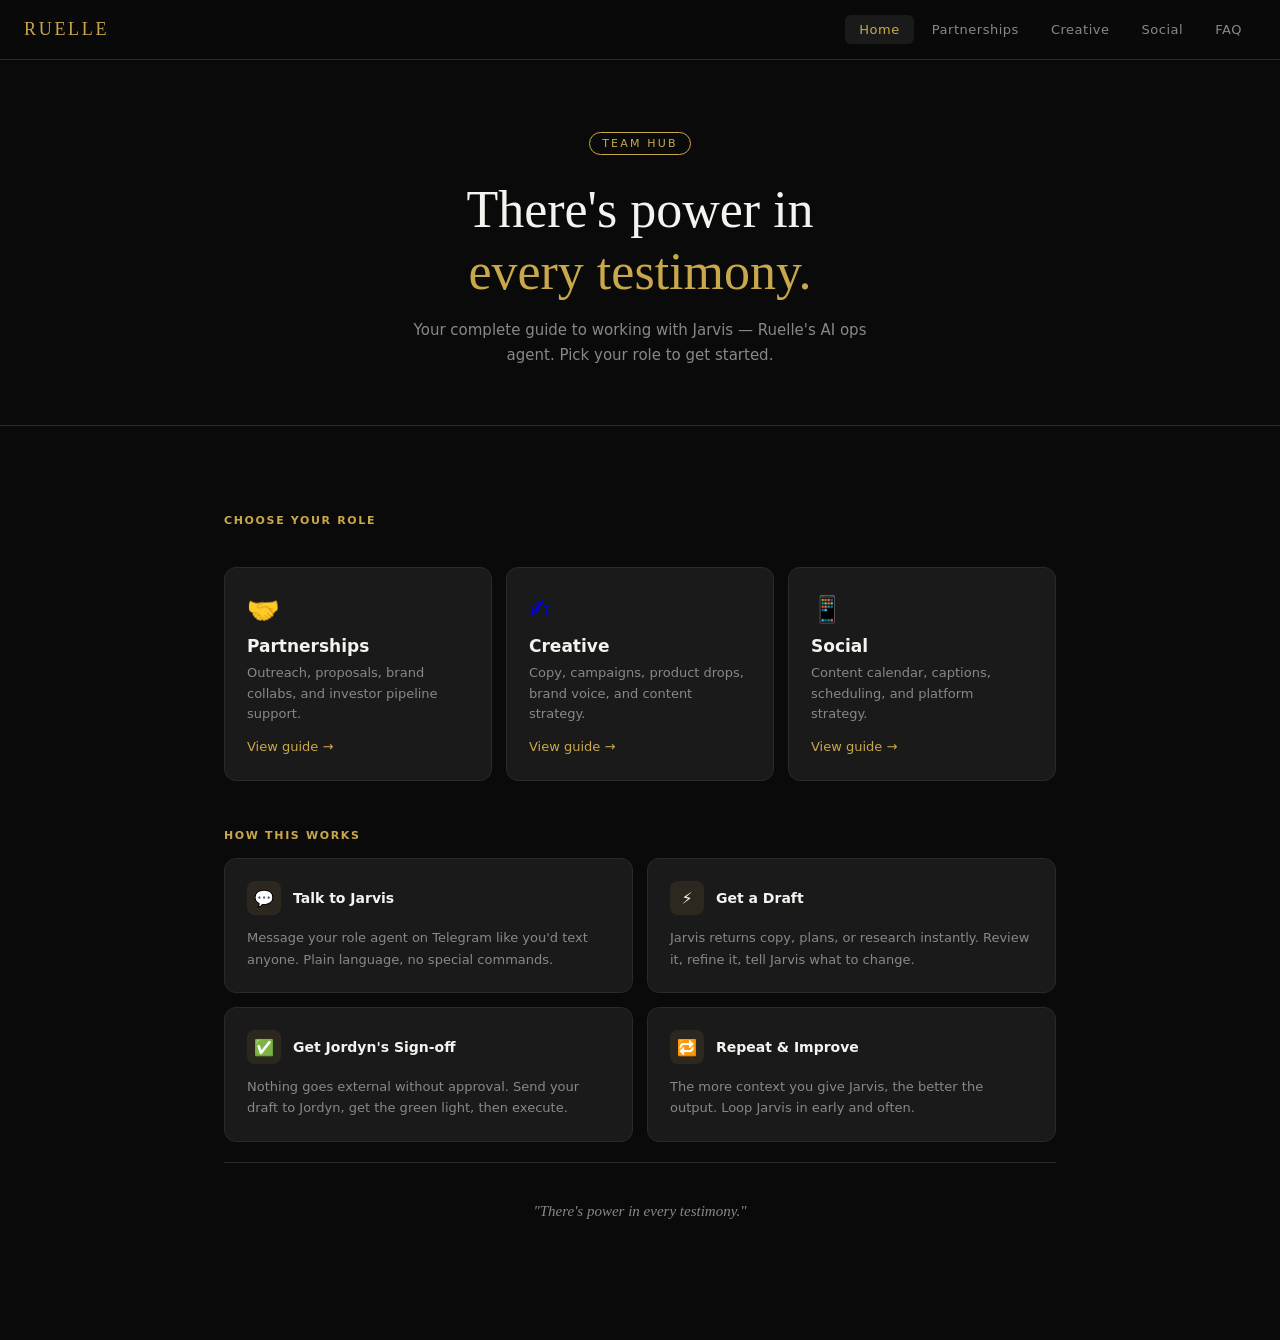
==== commit 8c68e23b: "Split into separate pages — each role has its own URL" ====
--- a/index.html
+++ b/index.html
@@ -1,791 +1,76 @@
 <!DOCTYPE html>
 <html lang="en">
 <head>
-  <meta charset="UTF-8" />
+  <meta charset="UTF-8"/>
   <meta name="viewport" content="width=device-width, initial-scale=1.0"/>
   <title>Ruelle Team Hub</title>
+  <link rel="stylesheet" href="_shared.css"/>
   <style>
-    * { margin: 0; padding: 0; box-sizing: border-box; }
-    :root {
-      --black: #0a0a0a; --dark: #111; --card: #1a1a1a; --border: #2a2a2a;
-      --gold: #c9a84c; --gold-light: #e8c97a; --white: #f5f3ef; --muted: #888;
-      --font: 'Georgia', serif; --sans: system-ui, -apple-system, sans-serif;
-    }
-    body { background: var(--black); color: var(--white); font-family: var(--sans); min-height: 100vh; }
-
-    nav {
-      position: sticky; top: 0; z-index: 100;
-      background: rgba(10,10,10,0.95); backdrop-filter: blur(10px);
-      border-bottom: 1px solid var(--border);
-      padding: 0 24px; display: flex; align-items: center; justify-content: space-between; height: 60px;
-    }
-    .nav-logo { font-family: var(--font); font-size: 18px; color: var(--gold); letter-spacing: 0.15em; text-transform: uppercase; }
-    .nav-links { display: flex; gap: 4px; flex-wrap: wrap; }
-    .nav-btn {
-      background: none; border: none; color: var(--muted); font-size: 13px;
-      padding: 7px 14px; border-radius: 6px; cursor: pointer; transition: all 0.2s;
-      letter-spacing: 0.04em; font-family: var(--sans);
-    }
-    .nav-btn:hover { color: var(--white); background: var(--card); }
-    .nav-btn.active { color: var(--gold); background: var(--card); }
-
     .hero { text-align: center; padding: 72px 24px 56px; border-bottom: 1px solid var(--border); }
-    .hero-tag {
-      display: inline-block; font-size: 11px; letter-spacing: 0.2em; text-transform: uppercase;
-      color: var(--gold); border: 1px solid var(--gold); padding: 4px 12px; border-radius: 20px; margin-bottom: 24px;
-    }
+    .hero-tag { display: inline-block; font-size: 11px; letter-spacing: 0.2em; text-transform: uppercase; color: var(--gold); border: 1px solid var(--gold); padding: 4px 12px; border-radius: 20px; margin-bottom: 24px; }
     .hero h1 { font-family: var(--font); font-size: clamp(30px, 5vw, 52px); font-weight: normal; line-height: 1.2; margin-bottom: 14px; }
     .hero h1 span { color: var(--gold); }
     .hero p { font-size: 15px; color: var(--muted); max-width: 480px; margin: 0 auto; line-height: 1.7; }
-
-    .page { display: none; padding: 48px 24px 80px; max-width: 880px; margin: 0 auto; }
-    .page.active { display: block; }
-
-    .section-header { margin-bottom: 40px; }
-    .role-tag { display: inline-block; font-size: 11px; letter-spacing: 0.2em; text-transform: uppercase; color: var(--gold); margin-bottom: 10px; }
-    .section-header h2 { font-family: var(--font); font-size: 34px; font-weight: normal; margin-bottom: 10px; }
-    .section-header p { color: var(--muted); font-size: 15px; line-height: 1.7; max-width: 580px; }
-
-    .section-title { font-size: 11px; font-weight: 600; letter-spacing: 0.15em; text-transform: uppercase; color: var(--gold); margin: 40px 0 16px; }
-
-    .cards { display: grid; gap: 14px; margin-bottom: 8px; }
-    .cards-2 { grid-template-columns: repeat(auto-fit, minmax(280px, 1fr)); }
-
-    .card { background: var(--card); border: 1px solid var(--border); border-radius: 12px; padding: 22px; }
-    .card-header { display: flex; align-items: center; gap: 12px; margin-bottom: 12px; }
-    .card-icon { width: 34px; height: 34px; background: rgba(201,168,76,0.1); border-radius: 8px; display: flex; align-items: center; justify-content: center; font-size: 16px; }
-    .card h3 { font-size: 14px; font-weight: 600; }
-    .card p { font-size: 13px; color: var(--muted); line-height: 1.65; }
-
-    .steps { display: grid; gap: 10px; }
-    .step { display: flex; gap: 14px; align-items: flex-start; background: var(--card); border: 1px solid var(--border); border-radius: 10px; padding: 16px 18px; }
-    .step-num { min-width: 26px; height: 26px; background: var(--gold); color: var(--black); border-radius: 50%; display: flex; align-items: center; justify-content: center; font-size: 12px; font-weight: 700; margin-top: 1px; }
-    .step-content h4 { font-size: 14px; font-weight: 600; margin-bottom: 4px; }
-    .step-content p { font-size: 13px; color: var(--muted); line-height: 1.6; }
-    .step-content code { background: #222; padding: 2px 7px; border-radius: 4px; font-size: 12px; color: var(--gold-light); }
-
-    .list-card { background: var(--card); border: 1px solid var(--border); border-radius: 12px; padding: 22px; margin-bottom: 14px; }
-    .list-card h3 { font-size: 12px; font-weight: 600; color: var(--gold); text-transform: uppercase; letter-spacing: 0.1em; margin-bottom: 14px; }
-    .list-card ul { list-style: none; display: grid; gap: 9px; }
-    .list-card ul li { font-size: 13px; color: var(--muted); line-height: 1.6; padding-left: 18px; position: relative; }
-    .list-card ul li::before { content: '→'; position: absolute; left: 0; color: var(--gold); font-size: 11px; top: 1px; }
-    .list-card ul li strong { color: var(--white); }
-
-    .approval-box { background: rgba(201,168,76,0.06); border: 1px solid rgba(201,168,76,0.25); border-radius: 12px; padding: 20px 22px; margin-bottom: 14px; }
-    .approval-box h3 { font-size: 12px; font-weight: 600; color: var(--gold); text-transform: uppercase; letter-spacing: 0.1em; margin-bottom: 12px; }
-    .approval-box ul { list-style: none; display: grid; gap: 8px; }
-    .approval-box ul li { font-size: 13px; color: var(--muted); padding-left: 18px; position: relative; }
-    .approval-box ul li::before { content: '⚠'; position: absolute; left: 0; color: var(--gold); font-size: 10px; top: 2px; }
-
-    .prompt-grid { display: grid; gap: 8px; }
-    .prompt { background: #161616; border: 1px solid var(--border); border-left: 3px solid var(--gold); border-radius: 8px; padding: 13px 15px; font-size: 13px; color: #aaa; font-style: italic; line-height: 1.6; }
-
-    /* FAQ */
-    .faq { display: grid; gap: 10px; }
-    .faq-item { background: var(--card); border: 1px solid var(--border); border-radius: 10px; overflow: hidden; }
-    .faq-q { width: 100%; background: none; border: none; text-align: left; padding: 18px 20px; color: var(--white); font-size: 14px; font-weight: 600; cursor: pointer; display: flex; justify-content: space-between; align-items: center; font-family: var(--sans); }
-    .faq-q:hover { background: rgba(255,255,255,0.03); }
-    .faq-q .arrow { color: var(--gold); transition: transform 0.2s; font-size: 12px; }
-    .faq-q.open .arrow { transform: rotate(90deg); }
-    .faq-a { display: none; padding: 0 20px 18px; font-size: 13px; color: var(--muted); line-height: 1.7; border-top: 1px solid var(--border); padding-top: 14px; }
-    .faq-a.open { display: block; }
-
-    /* WORKFLOW */
-    .workflow { display: grid; gap: 0; }
-    .wf-day { display: flex; gap: 0; }
-    .wf-line { display: flex; flex-direction: column; align-items: center; margin-right: 16px; }
-    .wf-dot { width: 10px; height: 10px; background: var(--gold); border-radius: 50%; margin-top: 5px; min-height: 10px; }
-    .wf-bar { width: 2px; background: var(--border); flex: 1; min-height: 20px; }
-    .wf-day:last-child .wf-bar { display: none; }
-    .wf-content { padding-bottom: 24px; }
-    .wf-content h4 { font-size: 13px; font-weight: 700; color: var(--gold); margin-bottom: 6px; text-transform: uppercase; letter-spacing: 0.08em; }
-    .wf-content ul { list-style: none; display: grid; gap: 5px; }
-    .wf-content ul li { font-size: 13px; color: var(--muted); padding-left: 16px; position: relative; }
-    .wf-content ul li::before { content: '·'; position: absolute; left: 4px; color: var(--muted); }
-
-    /* CHECKLIST */
-    .checklist { display: grid; gap: 8px; }
-    .check-item { display: flex; align-items: flex-start; gap: 12px; background: var(--card); border: 1px solid var(--border); border-radius: 8px; padding: 14px 16px; }
-    .check-box { width: 18px; height: 18px; border: 2px solid var(--gold); border-radius: 4px; min-width: 18px; margin-top: 1px; }
-    .check-item p { font-size: 13px; color: var(--muted); line-height: 1.6; }
-    .check-item p strong { color: var(--white); }
-
-    /* HOME */
     .role-grid { display: grid; grid-template-columns: repeat(auto-fit, minmax(240px, 1fr)); gap: 14px; margin-top: 40px; }
-    .role-card { background: var(--card); border: 1px solid var(--border); border-radius: 12px; padding: 26px 22px; cursor: pointer; transition: all 0.2s; }
+    .role-card { background: var(--card); border: 1px solid var(--border); border-radius: 12px; padding: 26px 22px; transition: all 0.2s; text-decoration: none; display: block; }
     .role-card:hover { border-color: var(--gold); transform: translateY(-2px); }
     .role-card .role-emoji { font-size: 26px; margin-bottom: 12px; display: block; }
-    .role-card h3 { font-size: 17px; font-weight: 600; margin-bottom: 7px; }
+    .role-card h3 { font-size: 17px; font-weight: 600; margin-bottom: 7px; color: var(--white); }
     .role-card p { font-size: 13px; color: var(--muted); line-height: 1.6; }
     .role-card .go { color: var(--gold); font-size: 13px; margin-top: 14px; display: block; }
-
     .tagline { text-align: center; padding: 40px 24px; color: var(--muted); font-family: var(--font); font-style: italic; font-size: 15px; border-top: 1px solid var(--border); margin-top: 20px; }
-
-    .tip-box { background: rgba(201,168,76,0.05); border: 1px solid rgba(201,168,76,0.2); border-radius: 10px; padding: 16px 20px; margin-bottom: 14px; font-size: 13px; color: var(--muted); line-height: 1.7; }
-    .tip-box strong { color: var(--gold); }
-
-    @media (max-width: 600px) {
-      .nav-links { gap: 2px; }
-      .nav-btn { padding: 7px 9px; font-size: 11px; }
-    }
   </style>
 </head>
 <body>
-
 <nav>
-  <div class="nav-logo">Ruelle</div>
+  <a class="nav-logo" href="/ruelle-team-hub/">Ruelle</a>
   <div class="nav-links">
-    <button class="nav-btn active" onclick="showPage('home', this)">Home</button>
-    <button class="nav-btn" onclick="showPage('partnerships', this)">Partnerships</button>
-    <button class="nav-btn" onclick="showPage('creative', this)">Creative</button>
-    <button class="nav-btn" onclick="showPage('social', this)">Social</button>
-    <button class="nav-btn" onclick="showPage('faq', this)">FAQ</button>
+    <a class="nav-btn active" href="/ruelle-team-hub/">Home</a>
+    <a class="nav-btn" href="/ruelle-team-hub/partnerships/">Partnerships</a>
+    <a class="nav-btn" href="/ruelle-team-hub/creative/">Creative</a>
+    <a class="nav-btn" href="/ruelle-team-hub/social/">Social</a>
+    <a class="nav-btn" href="/ruelle-team-hub/faq/">FAQ</a>
   </div>
 </nav>
 
-<!-- ═══ HOME ═══ -->
-<div id="home" class="page active">
-  <div class="hero">
-    <div class="hero-tag">Team Hub</div>
-    <h1>There's power in<br><span>every testimony.</span></h1>
-    <p>Your complete guide to working with Jarvis — Ruelle's AI ops agent. Pick your role to get started.</p>
+<div class="hero">
+  <div class="hero-tag">Team Hub</div>
+  <h1>There's power in<br><span>every testimony.</span></h1>
+  <p>Your complete guide to working with Jarvis — Ruelle's AI ops agent. Pick your role to get started.</p>
+</div>
+
+<div class="page">
+  <div class="section-title">Choose Your Role</div>
+  <div class="role-grid">
+    <a class="role-card" href="/ruelle-team-hub/partnerships/">
+      <span class="role-emoji">🤝</span>
+      <h3>Partnerships</h3>
+      <p>Outreach, proposals, brand collabs, and investor pipeline support.</p>
+      <span class="go">View guide →</span>
+    </a>
+    <a class="role-card" href="/ruelle-team-hub/creative/">
+      <span class="role-emoji">✍️</span>
+      <h3>Creative</h3>
+      <p>Copy, campaigns, product drops, brand voice, and content strategy.</p>
+      <span class="go">View guide →</span>
+    </a>
+    <a class="role-card" href="/ruelle-team-hub/social/">
+      <span class="role-emoji">📱</span>
+      <h3>Social</h3>
+      <p>Content calendar, captions, scheduling, and platform strategy.</p>
+      <span class="go">View guide →</span>
+    </a>
   </div>
 
-  <div style="max-width:880px;margin:0 auto;padding:48px 24px 0;">
-    <div class="role-grid">
-      <div class="role-card" onclick="showPage('partnerships', document.querySelectorAll('.nav-btn')[1])">
-        <span class="role-emoji">🤝</span>
-        <h3>Partnerships</h3>
-        <p>Outreach, proposals, brand collabs, and investor pipeline support.</p>
-        <span class="go">View guide →</span>
-      </div>
-      <div class="role-card" onclick="showPage('creative', document.querySelectorAll('.nav-btn')[2])">
-        <span class="role-emoji">✍️</span>
-        <h3>Creative</h3>
-        <p>Copy, campaigns, product drops, brand voice, and content strategy.</p>
-        <span class="go">View guide →</span>
-      </div>
-      <div class="role-card" onclick="showPage('social', document.querySelectorAll('.nav-btn')[3])">
-        <span class="role-emoji">📱</span>
-        <h3>Social</h3>
-        <p>Content calendar, captions, scheduling, and platform strategy.</p>
-        <span class="go">View guide →</span>
-      </div>
-    </div>
-
-    <div class="section-title" style="margin-top:48px;">How This Works</div>
-    <div class="cards cards-2">
-      <div class="card">
-        <div class="card-header"><div class="card-icon">💬</div><h3>Talk to Jarvis</h3></div>
-        <p>Message your role agent on Telegram like you'd text anyone. Plain language, no special commands needed.</p>
-      </div>
-      <div class="card">
-        <div class="card-header"><div class="card-icon">⚡</div><h3>Get a Draft</h3></div>
-        <p>Jarvis returns copy, plans, or research instantly. Review it, refine it, tell Jarvis what to change.</p>
-      </div>
-      <div class="card">
-        <div class="card-header"><div class="card-icon">✅</div><h3>Get Jordyn's Sign-off</h3></div>
-        <p>Nothing goes external without approval. Send your draft to Jordyn, get the green light, then execute.</p>
-      </div>
-      <div class="card">
-        <div class="card-header"><div class="card-icon">🔁</div><h3>Repeat & Improve</h3></div>
-        <p>The more context you give Jarvis, the better the output. Build the habit of looping Jarvis in early.</p>
-      </div>
-    </div>
-
-    <div class="tagline">"There's power in every testimony."</div>
-  </div>
-</div>
-
-<!-- ═══ PARTNERSHIPS ═══ -->
-<div id="partnerships" class="page">
-  <div class="section-header">
-    <div class="role-tag">Role Guide</div>
-    <h2>Partnerships</h2>
-    <p>You own outreach, relationship-building, and brand collaboration for Ruelle. Jarvis is your research and drafting engine — you bring the relationships, Jarvis handles the prep work.</p>
+  <div class="section-title" style="margin-top:48px;">How This Works</div>
+  <div class="cards cards-2">
+    <div class="card"><div class="card-header"><div class="card-icon">💬</div><h3>Talk to Jarvis</h3></div><p>Message your role agent on Telegram like you'd text anyone. Plain language, no special commands.</p></div>
+    <div class="card"><div class="card-header"><div class="card-icon">⚡</div><h3>Get a Draft</h3></div><p>Jarvis returns copy, plans, or research instantly. Review it, refine it, tell Jarvis what to change.</p></div>
+    <div class="card"><div class="card-header"><div class="card-icon">✅</div><h3>Get Jordyn's Sign-off</h3></div><p>Nothing goes external without approval. Send your draft to Jordyn, get the green light, then execute.</p></div>
+    <div class="card"><div class="card-header"><div class="card-icon">🔁</div><h3>Repeat & Improve</h3></div><p>The more context you give Jarvis, the better the output. Loop Jarvis in early and often.</p></div>
   </div>
 
-  <div class="section-title">First Week Checklist</div>
-  <div class="checklist">
-    <div class="check-item"><div class="check-box"></div><p><strong>Download Telegram</strong> — free on iPhone and Android</p></div>
-    <div class="check-item"><div class="check-box"></div><p><strong>Open your agent link</strong> — Jordyn will send this to you directly</p></div>
-    <div class="check-item"><div class="check-box"></div><p><strong>Send your intro message</strong> — "Hi, I'm [name], Ruelle Partnerships"</p></div>
-    <div class="check-item"><div class="check-box"></div><p><strong>Read the Brand Rules section</strong> — know the words that are off-limits</p></div>
-    <div class="check-item"><div class="check-box"></div><p><strong>Run your first test</strong> — ask Jarvis to draft an outreach email to a brand you have in mind</p></div>
-    <div class="check-item"><div class="check-box"></div><p><strong>Review the approval process</strong> — understand what needs Jordyn's sign-off before it leaves your hands</p></div>
-  </div>
-
-  <div class="section-title">Getting Access — Step by Step</div>
-  <div class="steps">
-    <div class="step">
-      <div class="step-num">1</div>
-      <div class="step-content">
-        <h4>Download Telegram</h4>
-        <p>Free app on iPhone and Android. Needs just a phone number to register — no extra accounts or sign-ups required.</p>
-      </div>
-    </div>
-    <div class="step">
-      <div class="step-num">2</div>
-      <div class="step-content">
-        <h4>Open your agent link</h4>
-        <p>Jordyn will send you a Telegram link to the Partnerships agent. Tap it, then hit <code>Start</code>.</p>
-      </div>
-    </div>
-    <div class="step">
-      <div class="step-num">3</div>
-      <div class="step-content">
-        <h4>Send your intro</h4>
-        <p>First message: <code>"Hi, I'm [your name], Ruelle Partnerships."</code> Jarvis will confirm and you're live.</p>
-      </div>
-    </div>
-    <div class="step">
-      <div class="step-num">4</div>
-      <div class="step-content">
-        <h4>You're in — start working</h4>
-        <p>No further setup needed. Just message Jarvis whenever you need something. Treat it like texting a very smart teammate.</p>
-      </div>
-    </div>
-  </div>
-
-  <div class="section-title">Your Scope</div>
-  <div class="list-card">
-    <h3>What You Own</h3>
-    <ul>
-      <li>Brand collaborations and influencer outreach</li>
-      <li>Church and ministry partnerships for Lightning + Ruelle</li>
-      <li>Wholesale and retail partner conversations</li>
-      <li>Investor and accelerator pipeline (Praxis, OCEAN, Techstars)</li>
-      <li>Tracking open conversations and following up</li>
-    </ul>
-  </div>
-
-  <div class="section-title">Daily & Weekly Workflow</div>
-  <div class="workflow">
-    <div class="wf-day">
-      <div class="wf-line"><div class="wf-dot"></div><div class="wf-bar"></div></div>
-      <div class="wf-content">
-        <h4>Monday</h4>
-        <ul>
-          <li>Review open outreach threads from last week</li>
-          <li>Ask Jarvis to summarize your pipeline status</li>
-          <li>Plan who you're reaching out to this week</li>
-        </ul>
-      </div>
-    </div>
-    <div class="wf-day">
-      <div class="wf-line"><div class="wf-dot"></div><div class="wf-bar"></div></div>
-      <div class="wf-content">
-        <h4>Wednesday</h4>
-        <ul>
-          <li>Check for pending responses</li>
-          <li>Send follow-ups — ask Jarvis to draft them</li>
-          <li>Research any new targets you're considering</li>
-        </ul>
-      </div>
-    </div>
-    <div class="wf-day">
-      <div class="wf-line"><div class="wf-dot"></div><div class="wf-bar"></div></div>
-      <div class="wf-content">
-        <h4>Friday</h4>
-        <ul>
-          <li>Update Jarvis on where each conversation stands</li>
-          <li>Flag anything that needs Jordyn's attention</li>
-          <li>Close out the week — note wins, blockers, next steps</li>
-        </ul>
-      </div>
-    </div>
-  </div>
-
-  <div class="section-title">What to Use Jarvis For</div>
-  <div class="cards cards-2">
-    <div class="card">
-      <div class="card-header"><div class="card-icon">📨</div><h3>Outreach Drafts</h3></div>
-      <p>Give Jarvis a name, their platform/brand, and your goal. Jarvis writes the draft — you refine and send.</p>
-    </div>
-    <div class="card">
-      <div class="card-header"><div class="card-icon">🔍</div><h3>Research</h3></div>
-      <p>Ask Jarvis to research a brand or creator before you reach out. Get background, audience, and mission alignment.</p>
-    </div>
-    <div class="card">
-      <div class="card-header"><div class="card-icon">📋</div><h3>Proposals & One-Pagers</h3></div>
-      <p>Describe the deal — Jarvis builds the document. Partnership proposals, pitch decks, talking points.</p>
-    </div>
-    <div class="card">
-      <div class="card-header"><div class="card-icon">📊</div><h3>Pipeline Notes</h3></div>
-      <p>Tell Jarvis where each conversation stands. Jarvis keeps notes and reminds you when to follow up.</p>
-    </div>
-  </div>
-
-  <div class="section-title">Example Prompts That Work</div>
-  <div class="prompt-grid">
-    <div class="prompt">"Draft a cold outreach to [creator name]. They do Christian lifestyle content, ~50k IG followers. We want to explore a Ruelle collab."</div>
-    <div class="prompt">"Research Praxis Accelerator — what do they look for, what's the timeline, what should Jordyn know before applying?"</div>
-    <div class="prompt">"Write a partnership one-pager for Ruelle targeting faith-based boutique retailers."</div>
-    <div class="prompt">"I had a call with [brand] today. Here's what we covered: [notes]. What are the next steps and what should I follow up on?"</div>
-    <div class="prompt">"Write a follow-up email to someone I emailed 2 weeks ago about a collab. No response yet. Keep it short and warm."</div>
-  </div>
-
-  <div class="section-title">The Approval Process</div>
-  <div class="steps">
-    <div class="step">
-      <div class="step-num">1</div>
-      <div class="step-content"><h4>Jarvis drafts it</h4><p>You ask, Jarvis produces the email, proposal, or message.</p></div>
-    </div>
-    <div class="step">
-      <div class="step-num">2</div>
-      <div class="step-content"><h4>You review it</h4><p>Read it over. Ask Jarvis to revise anything that doesn't feel right.</p></div>
-    </div>
-    <div class="step">
-      <div class="step-num">3</div>
-      <div class="step-content"><h4>Send to Jordyn</h4><p>Forward the final draft to Jordyn via Telegram or however she prefers. Include context: who it's going to and why.</p></div>
-    </div>
-    <div class="step">
-      <div class="step-num">4</div>
-      <div class="step-content"><h4>Get the green light</h4><p>Wait for Jordyn's approval before anything goes out. If it's urgent, flag it clearly.</p></div>
-    </div>
-    <div class="step">
-      <div class="step-num">5</div>
-      <div class="step-content"><h4>Send and log it</h4><p>Send the message, then tell Jarvis it went out so the pipeline stays current.</p></div>
-    </div>
-  </div>
-
-  <div class="section-title">What Always Requires Jordyn's Approval</div>
-  <div class="approval-box">
-    <h3>Never send without sign-off:</h3>
-    <ul>
-      <li>Any external email or message on behalf of Ruelle</li>
-      <li>Any commitment — financial, timeline, or deliverable</li>
-      <li>Sharing pricing, partnership terms, or brand assets</li>
-      <li>Reaching out to investors or accelerator programs</li>
-      <li>Anything that could bind Ruelle to an agreement</li>
-    </ul>
-  </div>
-
-  <div class="section-title">Brand Rules</div>
-  <div class="list-card">
-    <h3>Never Use These Words</h3>
-    <ul>
-      <li><strong>blessed</strong> — overused, performative</li>
-      <li><strong>amazing</strong> — generic filler</li>
-      <li><strong>iconic</strong> — not Ruelle's voice</li>
-      <li><strong>fire / lit / slay</strong> — not on brand</li>
-    </ul>
-  </div>
-  <div class="tip-box"><strong>Ruelle sounds like:</strong> authentic, bold, spiritually grounded. Real stories. No performance. Direct language. Faith is the foundation — not the aesthetic.</div>
+  <div class="tagline">"There's power in every testimony."</div>
 </div>
-
-<!-- ═══ CREATIVE ═══ -->
-<div id="creative" class="page">
-  <div class="section-header">
-    <div class="role-tag">Role Guide</div>
-    <h2>Creative</h2>
-    <p>You own the words, campaigns, and product storytelling for Ruelle. Jarvis knows the brand voice inside out — use it to move faster without ever sounding generic.</p>
-  </div>
-
-  <div class="section-title">First Week Checklist</div>
-  <div class="checklist">
-    <div class="check-item"><div class="check-box"></div><p><strong>Download Telegram</strong> — free on iPhone and Android</p></div>
-    <div class="check-item"><div class="check-box"></div><p><strong>Open your agent link</strong> — Jordyn will send this to you directly</p></div>
-    <div class="check-item"><div class="check-box"></div><p><strong>Send your intro message</strong> — "Hi, I'm [name], Ruelle Creative"</p></div>
-    <div class="check-item"><div class="check-box"></div><p><strong>Study the Brand Voice section</strong> — memorize the off-limits words</p></div>
-    <div class="check-item"><div class="check-box"></div><p><strong>Run a test</strong> — ask Jarvis to write product copy for any Ruelle item</p></div>
-    <div class="check-item"><div class="check-box"></div><p><strong>Review the approval process</strong> — nothing goes live without Jordyn's sign-off</p></div>
-  </div>
-
-  <div class="section-title">Getting Access — Step by Step</div>
-  <div class="steps">
-    <div class="step">
-      <div class="step-num">1</div>
-      <div class="step-content"><h4>Download Telegram</h4><p>Free app on iPhone and Android. Just needs a phone number.</p></div>
-    </div>
-    <div class="step">
-      <div class="step-num">2</div>
-      <div class="step-content"><h4>Open your agent link</h4><p>Jordyn sends you a Telegram link. Tap it → hit <code>Start</code>.</p></div>
-    </div>
-    <div class="step">
-      <div class="step-num">3</div>
-      <div class="step-content"><h4>Send your intro</h4><p><code>"Hi, I'm [name], Ruelle Creative."</code> — you're live.</p></div>
-    </div>
-  </div>
-
-  <div class="section-title">Your Scope</div>
-  <div class="list-card">
-    <h3>What You Own</h3>
-    <ul>
-      <li>Product copy — naming, descriptions, launch language</li>
-      <li>Campaign concepts and taglines</li>
-      <li>Email copy and newsletters</li>
-      <li>Brand voice consistency across all touchpoints</li>
-      <li>Creative briefs for designers, photographers, and videographers</li>
-    </ul>
-  </div>
-
-  <div class="section-title">Daily & Weekly Workflow</div>
-  <div class="workflow">
-    <div class="wf-day">
-      <div class="wf-line"><div class="wf-dot"></div><div class="wf-bar"></div></div>
-      <div class="wf-content">
-        <h4>Monday</h4>
-        <ul>
-          <li>Check what's coming up this week — drops, campaigns, content needs</li>
-          <li>Ask Jarvis to map out the week's creative priorities</li>
-        </ul>
-      </div>
-    </div>
-    <div class="wf-day">
-      <div class="wf-line"><div class="wf-dot"></div><div class="wf-bar"></div></div>
-      <div class="wf-content">
-        <h4>Mid-week</h4>
-        <ul>
-          <li>Draft copy for upcoming drops or campaigns</li>
-          <li>Submit anything due this week to Jordyn for approval</li>
-        </ul>
-      </div>
-    </div>
-    <div class="wf-day">
-      <div class="wf-line"><div class="wf-dot"></div><div class="wf-bar"></div></div>
-      <div class="wf-content">
-        <h4>Friday</h4>
-        <ul>
-          <li>Wrap up any active drafts</li>
-          <li>Start prepping copy for next week's needs</li>
-        </ul>
-      </div>
-    </div>
-  </div>
-
-  <div class="section-title">What to Use Jarvis For</div>
-  <div class="cards cards-2">
-    <div class="card">
-      <div class="card-header"><div class="card-icon">✏️</div><h3>Product Copy</h3></div>
-      <p>Describe the product — fabric, feel, the story. Jarvis writes it. Bold, real, grounded in Ruelle's voice.</p>
-    </div>
-    <div class="card">
-      <div class="card-header"><div class="card-icon">💡</div><h3>Campaign Concepts</h3></div>
-      <p>Tell Jarvis the drop, season, and feeling. Get 3–5 concept directions to choose from.</p>
-    </div>
-    <div class="card">
-      <div class="card-header"><div class="card-icon">📧</div><h3>Email Copy</h3></div>
-      <p>New product, announcement, or sale — give Jarvis the facts, get a full email draft that sounds like Ruelle.</p>
-    </div>
-    <div class="card">
-      <div class="card-header"><div class="card-icon">🎯</div><h3>Creative Briefs</h3></div>
-      <p>Briefing a photographer or designer? Tell Jarvis your vision and it builds the brief for you.</p>
-    </div>
-  </div>
-
-  <div class="section-title">Example Prompts That Work</div>
-  <div class="prompt-grid">
-    <div class="prompt">"Write product copy for the Living Testimony Tee. $29.99, heavyweight white tee. Feeling: bold, clean, statement piece for young Christians who aren't quiet about their faith."</div>
-    <div class="prompt">"Give me 5 campaign directions for a spring drop called 'New Creation.' Target: 16–30 year old Christians."</div>
-    <div class="prompt">"Write a product launch email for the Signature Collection jackets. Short, bold, no hype language."</div>
-    <div class="prompt">"This copy I wrote feels too generic: [paste copy]. Make it sound more like Ruelle."</div>
-    <div class="prompt">"Write a creative brief for a product shoot — 3 looks, natural light, urban setting, faith-forward aesthetic."</div>
-  </div>
-
-  <div class="section-title">The Approval Process</div>
-  <div class="steps">
-    <div class="step"><div class="step-num">1</div><div class="step-content"><h4>Draft with Jarvis</h4><p>Ask Jarvis to write or refine the copy.</p></div></div>
-    <div class="step"><div class="step-num">2</div><div class="step-content"><h4>Review it yourself</h4><p>Does it sound like Ruelle? Is it bold, real, no banned words? Revise with Jarvis until it's right.</p></div></div>
-    <div class="step"><div class="step-num">3</div><div class="step-content"><h4>Submit to Jordyn</h4><p>Send the final version to Jordyn. Note what it's for and where it will be used.</p></div></div>
-    <div class="step"><div class="step-num">4</div><div class="step-content"><h4>Wait for approval</h4><p>Nothing gets published until Jordyn approves.</p></div></div>
-  </div>
-
-  <div class="section-title">What Always Requires Jordyn's Approval</div>
-  <div class="approval-box">
-    <h3>Never publish without sign-off:</h3>
-    <ul>
-      <li>Any copy going live on the website, email, or Shopify</li>
-      <li>New taglines or campaign names</li>
-      <li>Any copy that touches faith or scripture</li>
-      <li>Product naming changes</li>
-    </ul>
-  </div>
-
-  <div class="section-title">Brand Voice</div>
-  <div class="list-card">
-    <h3>Ruelle Sounds Like</h3>
-    <ul>
-      <li><strong>Authentic</strong> — real stories, real faith, no performance</li>
-      <li><strong>Bold</strong> — says what it means, doesn't hedge</li>
-      <li><strong>Spiritually grounded</strong> — faith is the foundation, never just the aesthetic</li>
-      <li><strong>Direct</strong> — short sentences, strong verbs, no filler</li>
-    </ul>
-  </div>
-  <div class="list-card">
-    <h3>Never Use</h3>
-    <ul>
-      <li>blessed, amazing, iconic, fire, slay, lit</li>
-      <li>Corporate or over-polished marketing language</li>
-      <li>Anything that sounds like a brand trying too hard</li>
-    </ul>
-  </div>
-  <div class="list-card">
-    <h3>Who You're Writing For</h3>
-    <ul>
-      <li>Age 16–30, Christian, not ashamed of their faith</li>
-      <li>They want clothing that means something — not just an aesthetic</li>
-      <li>They have a testimony. They've lived something real.</li>
-    </ul>
-  </div>
-</div>
-
-<!-- ═══ SOCIAL ═══ -->
-<div id="social" class="page">
-  <div class="section-header">
-    <div class="role-tag">Role Guide</div>
-    <h2>Social</h2>
-    <p>You own Ruelle's presence on Instagram and beyond. Jarvis helps you plan, write, and stay consistent — so the feed always reflects the mission.</p>
-  </div>
-
-  <div class="section-title">First Week Checklist</div>
-  <div class="checklist">
-    <div class="check-item"><div class="check-box"></div><p><strong>Download Telegram</strong> — free on iPhone and Android</p></div>
-    <div class="check-item"><div class="check-box"></div><p><strong>Open your agent link</strong> — Jordyn will send this to you</p></div>
-    <div class="check-item"><div class="check-box"></div><p><strong>Send your intro</strong> — "Hi, I'm [name], Ruelle Social"</p></div>
-    <div class="check-item"><div class="check-box"></div><p><strong>Read the Brand Voice section</strong> — know the words that are off-limits</p></div>
-    <div class="check-item"><div class="check-box"></div><p><strong>Run a test</strong> — ask Jarvis to plan this week's content calendar</p></div>
-    <div class="check-item"><div class="check-box"></div><p><strong>Review the approval process</strong> — nothing gets posted without Jordyn's green light</p></div>
-  </div>
-
-  <div class="section-title">Getting Access — Step by Step</div>
-  <div class="steps">
-    <div class="step">
-      <div class="step-num">1</div>
-      <div class="step-content"><h4>Download Telegram</h4><p>Free on iPhone and Android. Just a phone number to register.</p></div>
-    </div>
-    <div class="step">
-      <div class="step-num">2</div>
-      <div class="step-content"><h4>Open your agent link</h4><p>Jordyn sends you a Telegram link. Tap it → hit <code>Start</code>.</p></div>
-    </div>
-    <div class="step">
-      <div class="step-num">3</div>
-      <div class="step-content"><h4>Send your intro</h4><p><code>"Hi, I'm [name], Ruelle Social."</code> — you're live.</p></div>
-    </div>
-  </div>
-
-  <div class="section-title">Your Scope</div>
-  <div class="list-card">
-    <h3>What You Own</h3>
-    <ul>
-      <li>Instagram feed and stories (@ruelleclub)</li>
-      <li>Content calendar — weekly and monthly planning</li>
-      <li>Caption writing and hashtag strategy</li>
-      <li>Community engagement — comments, DMs, responses</li>
-      <li>Tracking what's performing and flagging what's not</li>
-    </ul>
-  </div>
-
-  <div class="section-title">Daily & Weekly Workflow</div>
-  <div class="workflow">
-    <div class="wf-day">
-      <div class="wf-line"><div class="wf-dot"></div><div class="wf-bar"></div></div>
-      <div class="wf-content">
-        <h4>Monday</h4>
-        <ul>
-          <li>Ask Jarvis to plan the week's content (5–7 posts)</li>
-          <li>Note any drops, events, or campaigns happening this week</li>
-          <li>Submit the content plan to Jordyn for approval</li>
-        </ul>
-      </div>
-    </div>
-    <div class="wf-day">
-      <div class="wf-line"><div class="wf-dot"></div><div class="wf-bar"></div></div>
-      <div class="wf-content">
-        <h4>Daily</h4>
-        <ul>
-          <li>Check comments and DMs — flag anything sensitive to Jordyn</li>
-          <li>Ask Jarvis to draft responses you're unsure about</li>
-          <li>Post approved content on schedule</li>
-        </ul>
-      </div>
-    </div>
-    <div class="wf-day">
-      <div class="wf-line"><div class="wf-dot"></div><div class="wf-bar"></div></div>
-      <div class="wf-content">
-        <h4>Friday</h4>
-        <ul>
-          <li>Review the week — what performed, what didn't</li>
-          <li>Tell Jarvis what worked so it can adjust next week's plan</li>
-          <li>Start prepping next week's calendar</li>
-        </ul>
-      </div>
-    </div>
-  </div>
-
-  <div class="section-title">What to Use Jarvis For</div>
-  <div class="cards cards-2">
-    <div class="card">
-      <div class="card-header"><div class="card-icon">📅</div><h3>Content Calendar</h3></div>
-      <p>Tell Jarvis what's coming — drops, events, seasons. Get a full week or month of post ideas mapped out.</p>
-    </div>
-    <div class="card">
-      <div class="card-header"><div class="card-icon">✍️</div><h3>Caption Writing</h3></div>
-      <p>Describe the photo/video and the vibe. Jarvis writes captions — bold, real, never generic.</p>
-    </div>
-    <div class="card">
-      <div class="card-header"><div class="card-icon">🔁</div><h3>Repurposing Content</h3></div>
-      <p>Have a blog post, email, or campaign? Jarvis turns it into 3–5 social posts.</p>
-    </div>
-    <div class="card">
-      <div class="card-header"><div class="card-icon">💬</div><h3>Response Drafts</h3></div>
-      <p>Paste a DM or comment. Jarvis drafts a reply that's warm, on-brand, and human.</p>
-    </div>
-  </div>
-
-  <div class="section-title">Example Prompts That Work</div>
-  <div class="prompt-grid">
-    <div class="prompt">"Plan 5 Instagram posts for this week. We have a product drop Wednesday — Living Testimony Tee. Rest of the week should support the launch."</div>
-    <div class="prompt">"Write a caption for a product photo of the white tee. Clean studio shot. Bold faith, simple statement."</div>
-    <div class="prompt">"We got a DM: 'your brand is everything right now.' Write a reply that's warm and real without sounding like a bot."</div>
-    <div class="prompt">"Turn this email copy into 3 IG post ideas: [paste copy here]"</div>
-    <div class="prompt">"What hashtags should we use for a post about the Living Testimony Tee? Faith-based, targeting 18–28."</div>
-  </div>
-
-  <div class="section-title">The Approval Process</div>
-  <div class="steps">
-    <div class="step"><div class="step-num">1</div><div class="step-content"><h4>Draft with Jarvis</h4><p>Build your content plan or caption with Jarvis's help.</p></div></div>
-    <div class="step"><div class="step-num">2</div><div class="step-content"><h4>Review it</h4><p>Does the caption sound like Ruelle? No banned words? Right tone?</p></div></div>
-    <div class="step"><div class="step-num">3</div><div class="step-content"><h4>Submit to Jordyn</h4><p>Send the content plan or individual posts for approval before scheduling.</p></div></div>
-    <div class="step"><div class="step-num">4</div><div class="step-content"><h4>Post only after approval</h4><p>Green light from Jordyn = you post. No exceptions.</p></div></div>
-  </div>
-
-  <div class="section-title">What Always Requires Jordyn's Approval</div>
-  <div class="approval-box">
-    <h3>Never post without sign-off:</h3>
-    <ul>
-      <li>Anything going live on @ruelleclub</li>
-      <li>Responses to sensitive DMs or comments (complaints, controversy)</li>
-      <li>Announcing sales, drops, or collabs publicly</li>
-      <li>Tagging other brands or creators in posts</li>
-    </ul>
-  </div>
-
-  <div class="section-title">Platform Notes</div>
-  <div class="list-card">
-    <h3>Instagram (@ruelleclub)</h3>
-    <ul>
-      <li>No markdown — plain text only in captions</li>
-      <li>Use line breaks for readability, not headers or bullet points</li>
-      <li>Hashtags: 5–10 max, relevant and targeted — no spam tags</li>
-      <li>Stories: can be more casual, behind-the-scenes, conversational</li>
-      <li>Feed posts: on-brand, intentional, every post should mean something</li>
-    </ul>
-  </div>
-
-  <div class="section-title">Brand Voice Reminder</div>
-  <div class="list-card">
-    <h3>Never Use on Social</h3>
-    <ul>
-      <li>blessed, amazing, iconic, fire, slay, lit</li>
-      <li>Hype language or anything that sounds like an ad</li>
-      <li>Generic Christian clichés — be specific, be real</li>
-    </ul>
-  </div>
-  <div class="tip-box"><strong>The test:</strong> Would a real 20-year-old Christian stop scrolling for this? If it sounds like every other brand, rewrite it.</div>
-</div>
-
-<!-- ═══ FAQ ═══ -->
-<div id="faq" class="page">
-  <div class="section-header">
-    <div class="role-tag">Help & FAQ</div>
-    <h2>Frequently Asked Questions</h2>
-    <p>Everything you might run into — answered. If something's missing, ask Jordyn and it'll get added here.</p>
-  </div>
-
-  <div class="section-title">Getting Started</div>
-  <div class="faq">
-    <div class="faq-item">
-      <button class="faq-q" onclick="toggleFaq(this)">Do I need to create any accounts or sign up for anything? <span class="arrow">›</span></button>
-      <div class="faq-a">Just Telegram — that's it. Download the app, use your phone number to register (most people already have it), tap your agent link, hit Start. No OpenClaw account, no email sign-up, no passwords beyond Telegram itself.</div>
-    </div>
-    <div class="faq-item">
-      <button class="faq-q" onclick="toggleFaq(this)">What if Jordyn hasn't sent me my agent link yet? <span class="arrow">›</span></button>
-      <div class="faq-a">Message Jordyn directly and let her know you're ready to start. She needs to approve your access before the agent will respond to you. Once she approves (takes seconds on her end), you're in.</div>
-    </div>
-    <div class="faq-item">
-      <button class="faq-q" onclick="toggleFaq(this)">I tapped the link and hit Start but Jarvis isn't responding. What do I do? <span class="arrow">›</span></button>
-      <div class="faq-a">Jordyn needs to approve your access first — it's a one-time step on her end. Message her and let her know you started the bot. Once she approves you, Jarvis will respond immediately.</div>
-    </div>
-  </div>
-
-  <div class="section-title">Working with Jarvis</div>
-  <div class="faq">
-    <div class="faq-item">
-      <button class="faq-q" onclick="toggleFaq(this)">How do I talk to Jarvis? Is there a special format or commands? <span class="arrow">›</span></button>
-      <div class="faq-a">Plain language. No special commands, no slash prefixes. Just message it like you'd text a colleague. The more context you give, the better the output. "Write a caption" works. "Write a caption for a product photo of the white tee — bold faith, simple statement, for a 20-year-old who doesn't quiet their faith" works a lot better.</div>
-    </div>
-    <div class="faq-item">
-      <button class="faq-q" onclick="toggleFaq(this)">Jarvis gave me something that's totally off. What do I do? <span class="arrow">›</span></button>
-      <div class="faq-a">Just tell it what's wrong. "This sounds too corporate — make it more direct." or "This isn't Ruelle's voice — it should be bolder and less polished." Jarvis will revise. It's designed to iterate, not produce one perfect output every time.</div>
-    </div>
-    <div class="faq-item">
-      <button class="faq-q" onclick="toggleFaq(this)">Does Jarvis remember what we talked about last week? <span class="arrow">›</span></button>
-      <div class="faq-a">Within a conversation, yes — Jarvis tracks everything you've said. Across sessions, it has memory of key context (brand rules, who you are, your scope) but not every word from past conversations. If something important came up last week, mention it again at the start of a new session so Jarvis has the context.</div>
-    </div>
-    <div class="faq-item">
-      <button class="faq-q" onclick="toggleFaq(this)">Can I ask Jarvis things outside my role? <span class="arrow">›</span></button>
-      <div class="faq-a">Your agent is scoped to your role. For things outside your scope, flag it to Jordyn — she has a personal agent with full access and can handle it from there.</div>
-    </div>
-    <div class="faq-item">
-      <button class="faq-q" onclick="toggleFaq(this)">How do I get the best results from Jarvis? <span class="arrow">›</span></button>
-      <div class="faq-a">Three things: (1) Give context — who it's for, what the goal is, what tone you want. (2) Be specific — vague requests get generic outputs. (3) Iterate — if the first draft isn't right, tell Jarvis exactly what to change. One sentence of feedback gets you much closer than starting over.</div>
-    </div>
-  </div>
-
-  <div class="section-title">Approvals & Escalation</div>
-  <div class="faq">
-    <div class="faq-item">
-      <button class="faq-q" onclick="toggleFaq(this)">How do I submit something to Jordyn for approval? <span class="arrow">›</span></button>
-      <div class="faq-a">Message Jordyn directly on Telegram (or however she's told you to reach her). Include: what it is, where it will be used, and the final draft. Keep it short — she's busy. "Here's the outreach email for [brand]. For your review before I send." Then paste the copy.</div>
-    </div>
-    <div class="faq-item">
-      <button class="faq-q" onclick="toggleFaq(this)">Something came up that's urgent — how do I flag it to Jordyn fast? <span class="arrow">›</span></button>
-      <div class="faq-a">Message her directly and lead with URGENT. "URGENT: [situation in one sentence]." Don't bury the lead. She'll respond when she can — if it's a real emergency, call or text her directly.</div>
-    </div>
-    <div class="faq-item">
-      <button class="faq-q" onclick="toggleFaq(this)">What if I'm not sure whether something needs Jordyn's approval? <span class="arrow">›</span></button>
-      <div class="faq-a">Default to asking. If anything is going external — to a person, a platform, a partner — assume it needs sign-off. The rule is simple: if it leaves your screen and represents Ruelle, Jordyn approves it first.</div>
-    </div>
-  </div>
-
-  <div class="section-title">Brand & Content</div>
-  <div class="faq">
-    <div class="faq-item">
-      <button class="faq-q" onclick="toggleFaq(this)">Why can't I use words like "blessed" or "fire"? <span class="arrow">›</span></button>
-      <div class="faq-a">Ruelle's voice is authentic and direct — not trendy or performative. Those words are overused in Christian spaces and make the brand sound like every other faith-adjacent account. Ruelle is for people who are serious about their faith, not people performing it. The copy should feel that way.</div>
-    </div>
-    <div class="faq-item">
-      <button class="faq-q" onclick="toggleFaq(this)">What's Ruelle's target audience exactly? <span class="arrow">›</span></button>
-      <div class="faq-a">16–30 year old Christians. People who are bold about their faith, want their clothing to mean something, and aren't looking for another generic Christian brand. They have a testimony — something real they've lived through. Ruelle speaks to that.</div>
-    </div>
-    <div class="faq-item">
-      <button class="faq-q" onclick="toggleFaq(this)">Can I suggest new ideas or campaign directions to Jordyn? <span class="arrow">›</span></button>
-      <div class="faq-a">Yes — that's part of the job. Use Jarvis to develop the idea first (draft the concept, show what it could look like), then bring it to Jordyn with something concrete. A half-formed idea is harder to evaluate than a developed one.</div>
-    </div>
-  </div>
-
-  <div class="section-title">Still stuck?</div>
-  <div class="tip-box">
-    <strong>Ask Jarvis first.</strong> Most questions about how to do something, what to write, or how to approach a situation — Jarvis can help. If it's a decision that needs Jordyn, Jarvis will tell you. If it's something not covered here, message Jordyn directly and she'll get it added to this page.
-  </div>
-</div>
-
-<script>
-  function showPage(id, btn) {
-    document.querySelectorAll('.page').forEach(p => p.classList.remove('active'));
-    document.querySelectorAll('.nav-btn').forEach(b => b.classList.remove('active'));
-    document.getElementById(id).classList.add('active');
-    if (btn) btn.classList.add('active');
-    window.scrollTo({ top: 0, behavior: 'smooth' });
-  }
-
-  function toggleFaq(btn) {
-    const answer = btn.nextElementSibling;
-    const isOpen = answer.classList.contains('open');
-    btn.classList.toggle('open', !isOpen);
-    answer.classList.toggle('open', !isOpen);
-  }
-</script>
 </body>
 </html>
--- a/_shared.css
+++ b/_shared.css
@@ -0,0 +1,84 @@
+* { margin: 0; padding: 0; box-sizing: border-box; }
+:root {
+  --black: #0a0a0a; --dark: #111; --card: #1a1a1a; --border: #2a2a2a;
+  --gold: #c9a84c; --gold-light: #e8c97a; --white: #f5f3ef; --muted: #888;
+  --font: 'Georgia', serif; --sans: system-ui, -apple-system, sans-serif;
+}
+body { background: var(--black); color: var(--white); font-family: var(--sans); min-height: 100vh; }
+nav {
+  position: sticky; top: 0; z-index: 100;
+  background: rgba(10,10,10,0.95); backdrop-filter: blur(10px);
+  border-bottom: 1px solid var(--border);
+  padding: 0 24px; display: flex; align-items: center; justify-content: space-between; height: 60px;
+}
+.nav-logo { font-family: var(--font); font-size: 18px; color: var(--gold); letter-spacing: 0.15em; text-transform: uppercase; text-decoration: none; }
+.nav-links { display: flex; gap: 4px; flex-wrap: wrap; }
+.nav-btn {
+  display: inline-block; background: none; border: none; color: var(--muted); font-size: 13px;
+  padding: 7px 14px; border-radius: 6px; cursor: pointer; transition: all 0.2s;
+  letter-spacing: 0.04em; font-family: var(--sans); text-decoration: none;
+}
+.nav-btn:hover { color: var(--white); background: var(--card); }
+.nav-btn.active { color: var(--gold); background: var(--card); }
+.page { padding: 48px 24px 80px; max-width: 880px; margin: 0 auto; }
+.section-header { margin-bottom: 40px; }
+.role-tag { display: inline-block; font-size: 11px; letter-spacing: 0.2em; text-transform: uppercase; color: var(--gold); margin-bottom: 10px; }
+.section-header h2 { font-family: var(--font); font-size: 34px; font-weight: normal; margin-bottom: 10px; }
+.section-header p { color: var(--muted); font-size: 15px; line-height: 1.7; max-width: 580px; }
+.section-title { font-size: 11px; font-weight: 600; letter-spacing: 0.15em; text-transform: uppercase; color: var(--gold); margin: 40px 0 16px; }
+.cards { display: grid; gap: 14px; margin-bottom: 8px; }
+.cards-2 { grid-template-columns: repeat(auto-fit, minmax(280px, 1fr)); }
+.card { background: var(--card); border: 1px solid var(--border); border-radius: 12px; padding: 22px; }
+.card-header { display: flex; align-items: center; gap: 12px; margin-bottom: 12px; }
+.card-icon { width: 34px; height: 34px; background: rgba(201,168,76,0.1); border-radius: 8px; display: flex; align-items: center; justify-content: center; font-size: 16px; }
+.card h3 { font-size: 14px; font-weight: 600; }
+.card p { font-size: 13px; color: var(--muted); line-height: 1.65; }
+.steps { display: grid; gap: 10px; }
+.step { display: flex; gap: 14px; align-items: flex-start; background: var(--card); border: 1px solid var(--border); border-radius: 10px; padding: 16px 18px; }
+.step-num { min-width: 26px; height: 26px; background: var(--gold); color: var(--black); border-radius: 50%; display: flex; align-items: center; justify-content: center; font-size: 12px; font-weight: 700; margin-top: 1px; }
+.step-content h4 { font-size: 14px; font-weight: 600; margin-bottom: 4px; }
+.step-content p { font-size: 13px; color: var(--muted); line-height: 1.6; }
+.step-content code { background: #222; padding: 2px 7px; border-radius: 4px; font-size: 12px; color: var(--gold-light); }
+.list-card { background: var(--card); border: 1px solid var(--border); border-radius: 12px; padding: 22px; margin-bottom: 14px; }
+.list-card h3 { font-size: 12px; font-weight: 600; color: var(--gold); text-transform: uppercase; letter-spacing: 0.1em; margin-bottom: 14px; }
+.list-card ul { list-style: none; display: grid; gap: 9px; }
+.list-card ul li { font-size: 13px; color: var(--muted); line-height: 1.6; padding-left: 18px; position: relative; }
+.list-card ul li::before { content: '→'; position: absolute; left: 0; color: var(--gold); font-size: 11px; top: 1px; }
+.list-card ul li strong { color: var(--white); }
+.approval-box { background: rgba(201,168,76,0.06); border: 1px solid rgba(201,168,76,0.25); border-radius: 12px; padding: 20px 22px; margin-bottom: 14px; }
+.approval-box h3 { font-size: 12px; font-weight: 600; color: var(--gold); text-transform: uppercase; letter-spacing: 0.1em; margin-bottom: 12px; }
+.approval-box ul { list-style: none; display: grid; gap: 8px; }
+.approval-box ul li { font-size: 13px; color: var(--muted); padding-left: 18px; position: relative; }
+.approval-box ul li::before { content: '⚠'; position: absolute; left: 0; color: var(--gold); font-size: 10px; top: 2px; }
+.prompt-grid { display: grid; gap: 8px; }
+.prompt { background: #161616; border: 1px solid var(--border); border-left: 3px solid var(--gold); border-radius: 8px; padding: 13px 15px; font-size: 13px; color: #aaa; font-style: italic; line-height: 1.6; }
+.faq { display: grid; gap: 10px; }
+.faq-item { background: var(--card); border: 1px solid var(--border); border-radius: 10px; overflow: hidden; }
+.faq-q { width: 100%; background: none; border: none; text-align: left; padding: 18px 20px; color: var(--white); font-size: 14px; font-weight: 600; cursor: pointer; display: flex; justify-content: space-between; align-items: center; font-family: var(--sans); }
+.faq-q:hover { background: rgba(255,255,255,0.03); }
+.faq-q .arrow { color: var(--gold); transition: transform 0.2s; font-size: 12px; }
+.faq-q.open .arrow { transform: rotate(90deg); }
+.faq-a { display: none; padding: 14px 20px 18px; font-size: 13px; color: var(--muted); line-height: 1.7; border-top: 1px solid var(--border); }
+.faq-a.open { display: block; }
+.workflow { display: grid; gap: 0; }
+.wf-day { display: flex; gap: 0; }
+.wf-line { display: flex; flex-direction: column; align-items: center; margin-right: 16px; }
+.wf-dot { width: 10px; height: 10px; background: var(--gold); border-radius: 50%; margin-top: 5px; min-height: 10px; }
+.wf-bar { width: 2px; background: var(--border); flex: 1; min-height: 20px; }
+.wf-day:last-child .wf-bar { display: none; }
+.wf-content { padding-bottom: 24px; }
+.wf-content h4 { font-size: 13px; font-weight: 700; color: var(--gold); margin-bottom: 6px; text-transform: uppercase; letter-spacing: 0.08em; }
+.wf-content ul { list-style: none; display: grid; gap: 5px; }
+.wf-content ul li { font-size: 13px; color: var(--muted); padding-left: 16px; position: relative; }
+.wf-content ul li::before { content: '·'; position: absolute; left: 4px; color: var(--muted); }
+.checklist { display: grid; gap: 8px; }
+.check-item { display: flex; align-items: flex-start; gap: 12px; background: var(--card); border: 1px solid var(--border); border-radius: 8px; padding: 14px 16px; }
+.check-box { width: 18px; height: 18px; border: 2px solid var(--gold); border-radius: 4px; min-width: 18px; margin-top: 1px; }
+.check-item p { font-size: 13px; color: var(--muted); line-height: 1.6; }
+.check-item p strong { color: var(--white); }
+.tip-box { background: rgba(201,168,76,0.05); border: 1px solid rgba(201,168,76,0.2); border-radius: 10px; padding: 16px 20px; margin-bottom: 14px; font-size: 13px; color: var(--muted); line-height: 1.7; }
+.tip-box strong { color: var(--gold); }
+@media (max-width: 600px) {
+  .nav-links { gap: 2px; }
+  .nav-btn { padding: 7px 9px; font-size: 11px; }
+}
